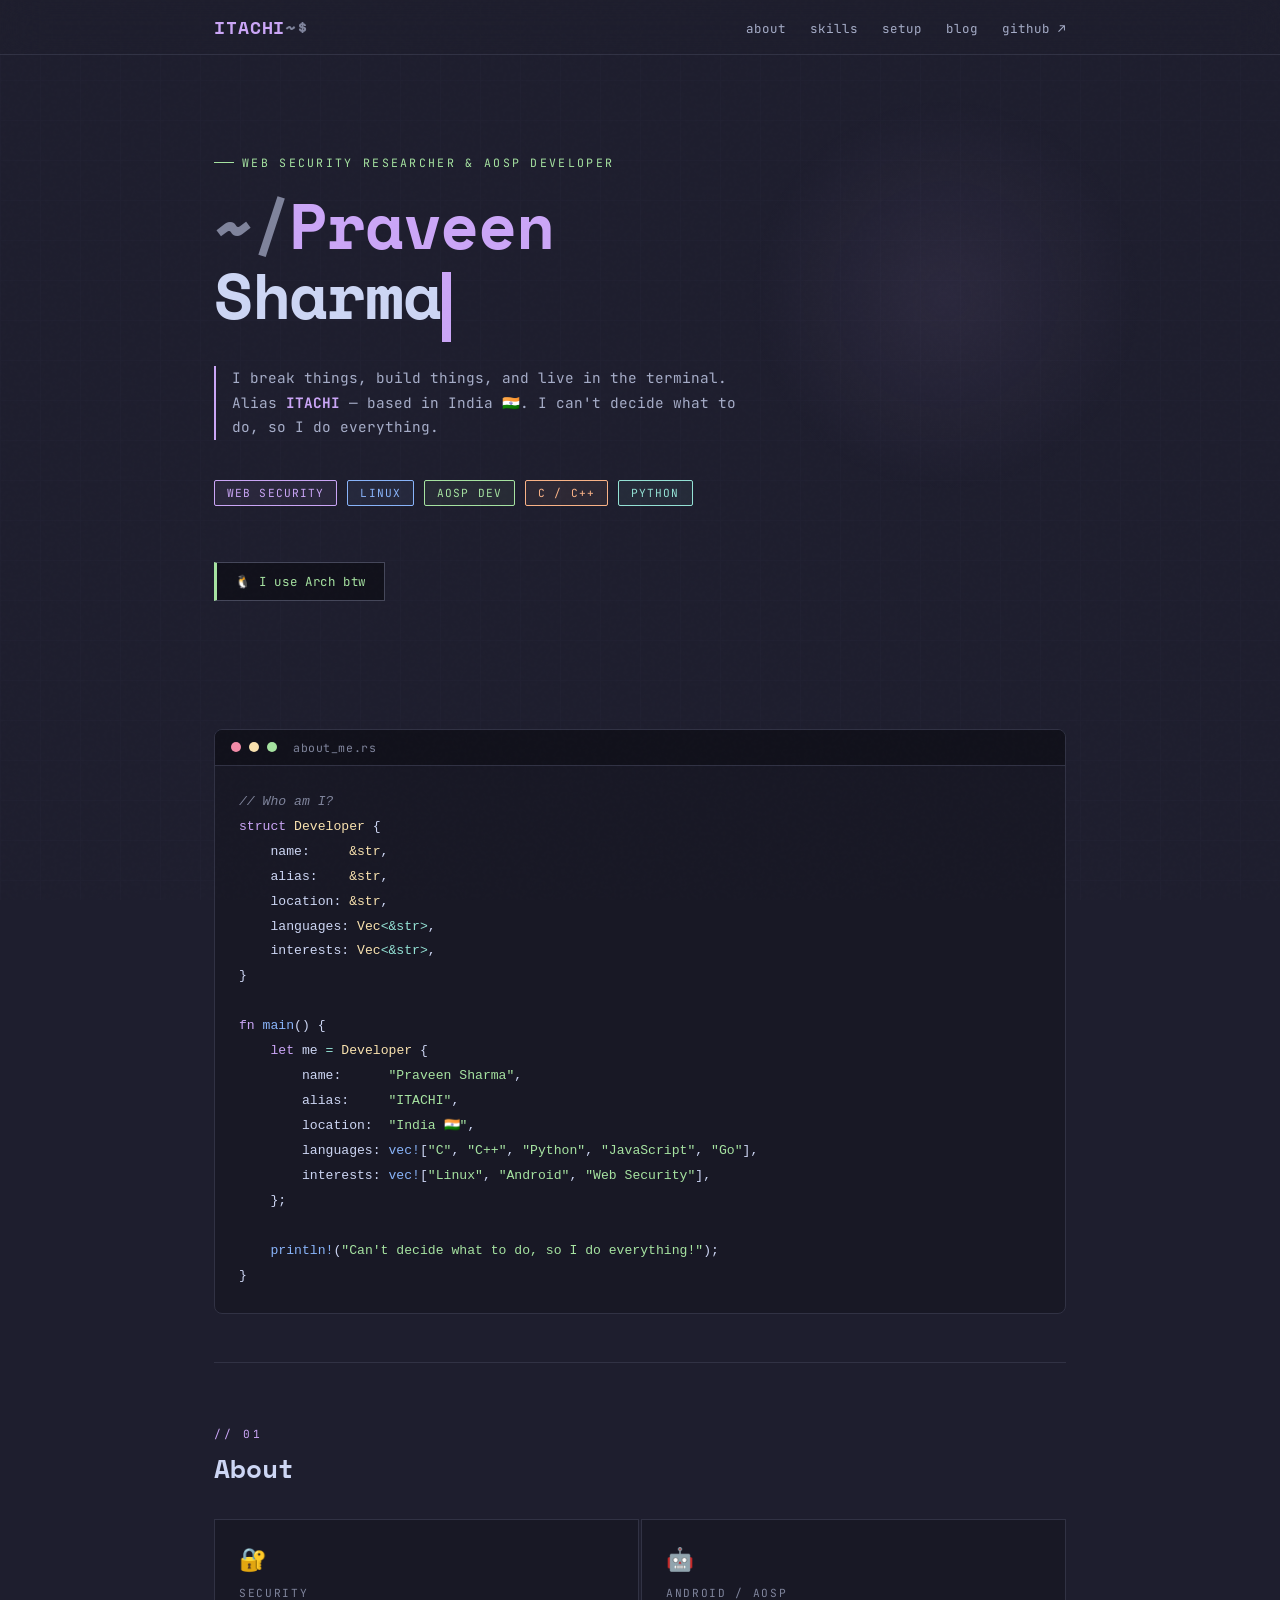
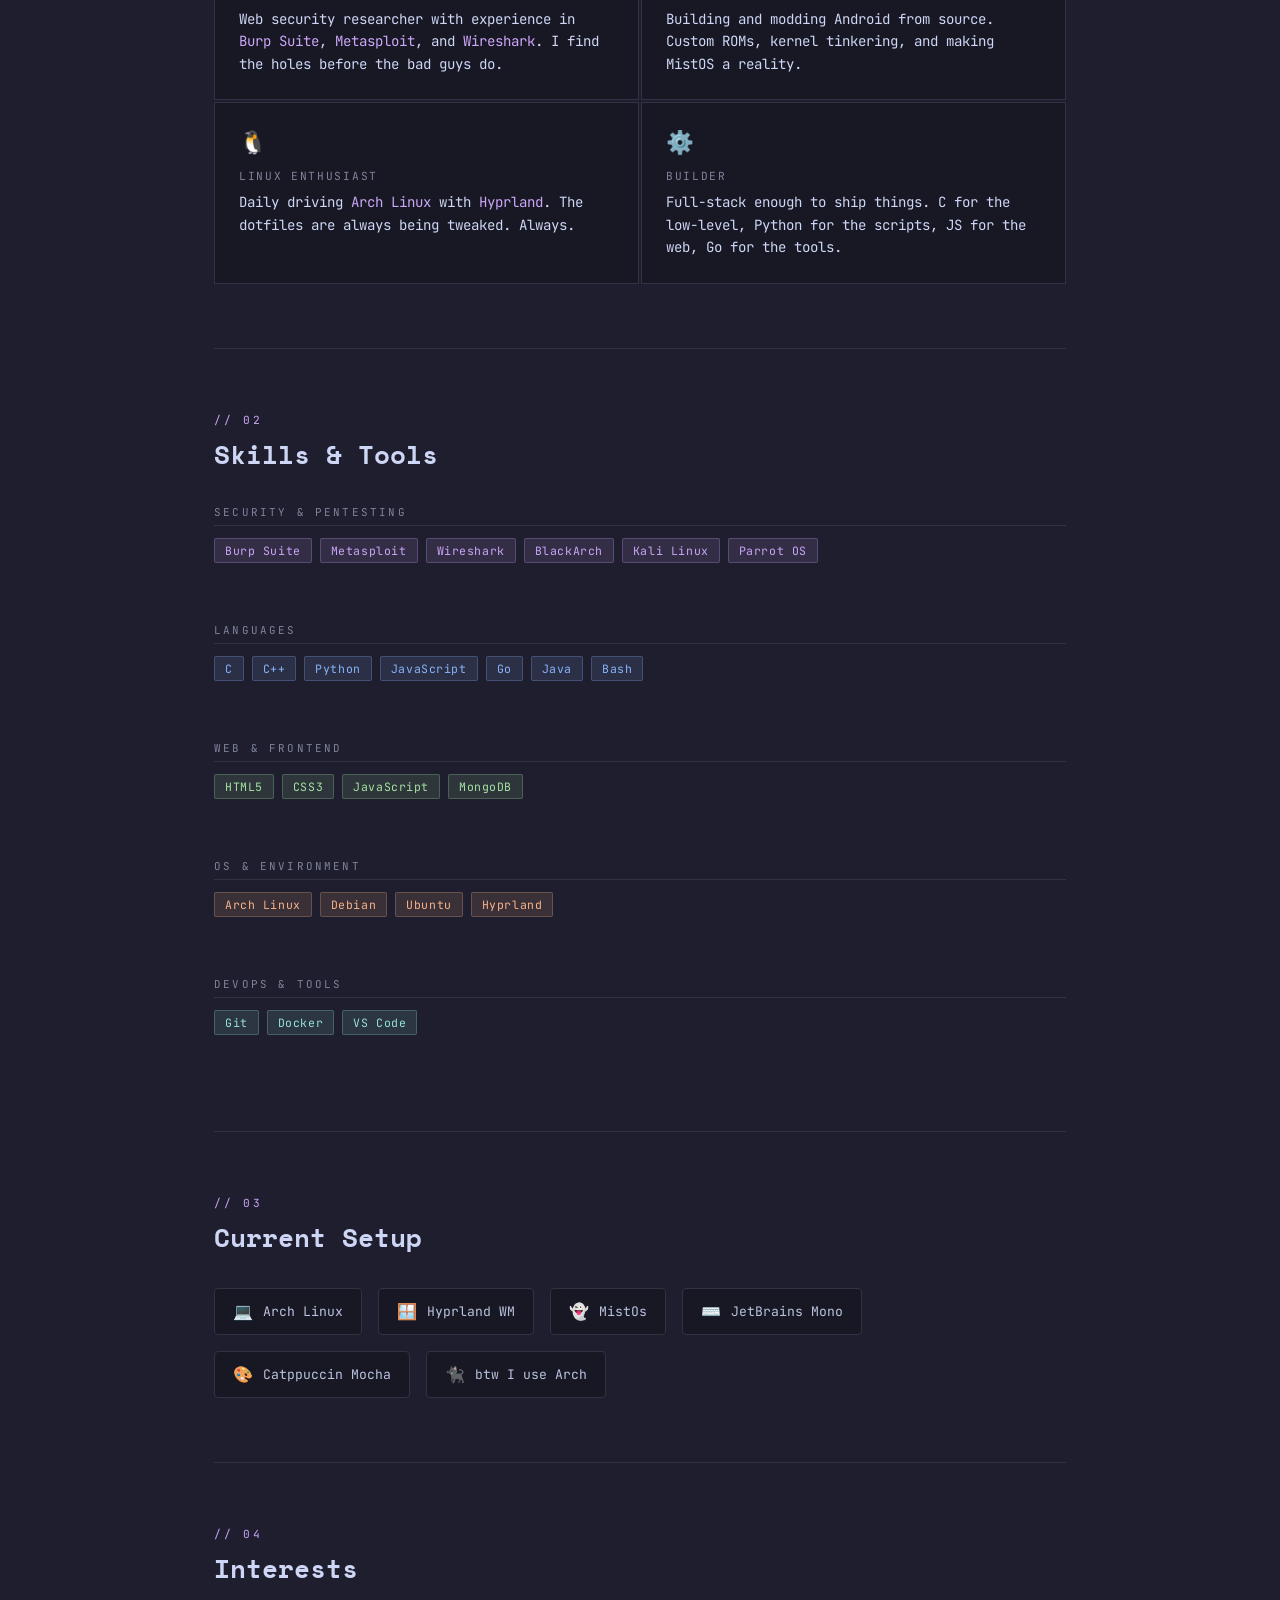
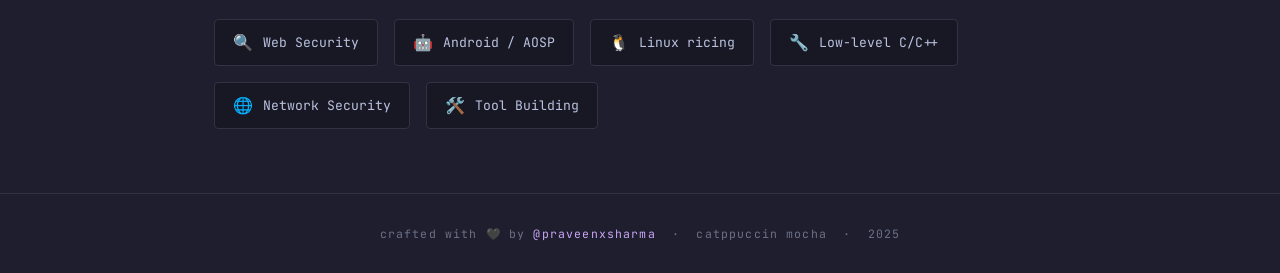
==== index.html @ f9f549ef "Revert "final , ig" This reverts commit 60875fcf371e8d4ef2be5f1a6555008d64ca12fd." ====
<!DOCTYPE html>
<html lang="en">
<head>
  <meta charset="UTF-8" />
  <meta name="viewport" content="width=device-width, initial-scale=1.0" />
  <title>ITACHI — Praveen Sharma</title>
  <link href="https://fonts.googleapis.com/css2?family=JetBrains+Mono:ital,wght@0,300;0,400;0,500;0,700;1,400&family=Space+Mono:ital,wght@0,400;0,700;1,400&display=swap" rel="stylesheet" />
  <style>
    /* === Catppuccin Mocha Palette === */
    :root {
      --base:    #1e1e2e;
      --mantle:  #181825;
      --crust:   #11111b;
      --surface0:#313244;
      --surface1:#45475a;
      --surface2:#585b70;
      --overlay0: #6c7086;
      --overlay1: #7f849c;
      --overlay2: #9399b2;
      --subtext0: #a6adc8;
      --subtext1: #bac2de;
      --text:    #cdd6f4;
      --lavender:#b4befe;
      --blue:    #89b4fa;
      --sapphire:#74c7ec;
      --sky:     #89dceb;
      --teal:    #94e2d5;
      --green:   #a6e3a1;
      --yellow:  #f9e2af;
      --peach:   #fab387;
      --maroon:  #eba0ac;
      --red:     #f38ba8;
      --mauve:   #cba6f7;
      --pink:    #f5c2e7;
      --flamingo:#f2cdcd;
      --rosewater:#f5e0dc;
    }

    *, *::before, *::after { box-sizing: border-box; margin: 0; padding: 0; }

    html { scroll-behavior: smooth; }

    body {
      background: var(--base);
      color: var(--text);
      font-family: 'JetBrains Mono', monospace;
      min-height: 100vh;
      overflow-x: hidden;
    }

    /* === Noise texture overlay === */
    body::before {
      content: '';
      position: fixed;
      inset: 0;
      background-image: url("data:image/svg+xml,%3Csvg viewBox='0 0 256 256' xmlns='http://www.w3.org/2000/svg'%3E%3Cfilter id='n'%3E%3CfeTurbulence type='fractalNoise' baseFrequency='0.9' numOctaves='4' stitchTiles='stitch'/%3E%3C/filter%3E%3Crect width='100%25' height='100%25' filter='url(%23n)' opacity='0.04'/%3E%3C/svg%3E");
      pointer-events: none;
      z-index: 999;
      opacity: 0.35;
    }

    /* === Grid lines bg === */
    body::after {
      content: '';
      position: fixed;
      inset: 0;
      background-image:
        linear-gradient(var(--surface0) 1px, transparent 1px),
        linear-gradient(90deg, var(--surface0) 1px, transparent 1px);
      background-size: 40px 40px;
      opacity: 0.15;
      pointer-events: none;
      z-index: 0;
    }

    /* === Scrollbar === */
    ::-webkit-scrollbar { width: 6px; }
    ::-webkit-scrollbar-track { background: var(--mantle); }
    ::-webkit-scrollbar-thumb { background: var(--mauve); border-radius: 3px; }

    /* === Layout === */
    .wrapper {
      position: relative;
      z-index: 1;
      max-width: 900px;
      margin: 0 auto;
      padding: 0 24px;
    }

    /* === NAV === */
    nav {
      position: sticky;
      top: 0;
      z-index: 100;
      backdrop-filter: blur(20px);
      background: rgba(30, 30, 46, 0.8);
      border-bottom: 1px solid var(--surface0);
    }

    nav .wrapper {
      display: flex;
      align-items: center;
      justify-content: space-between;
      padding-top: 14px;
      padding-bottom: 14px;
    }

    .nav-logo {
      font-family: 'Space Mono', monospace;
      font-weight: 700;
      font-size: 1.1rem;
      color: var(--mauve);
      text-decoration: none;
      letter-spacing: 0.05em;
    }

    .nav-logo span { color: var(--overlay1); }

    .nav-links {
      display: flex;
      gap: 24px;
      list-style: none;
    }

    .nav-links a {
      color: var(--subtext0);
      text-decoration: none;
      font-size: 0.78rem;
      letter-spacing: 0.08em;
      transition: color 0.2s;
    }

    .nav-links a:hover { color: var(--mauve); }

    /* === HERO === */
    .hero {
      padding: 100px 0 80px;
      position: relative;
    }

    .hero-tag {
      font-size: 0.72rem;
      letter-spacing: 0.2em;
      color: var(--green);
      text-transform: uppercase;
      margin-bottom: 20px;
      display: flex;
      align-items: center;
      gap: 8px;
    }

    .hero-tag::before {
      content: '';
      display: inline-block;
      width: 20px;
      height: 1px;
      background: var(--green);
    }

    .hero h1 {
      font-family: 'Space Mono', monospace;
      font-size: clamp(2.2rem, 6vw, 4rem);
      line-height: 1.1;
      letter-spacing: -0.02em;
      color: var(--text);
      margin-bottom: 12px;
    }

    .hero h1 .accent { color: var(--mauve); }
    .hero h1 .dim { color: var(--overlay1); }

    .hero-sub {
      font-size: 0.9rem;
      color: var(--subtext0);
      margin: 24px 0 40px;
      max-width: 540px;
      line-height: 1.7;
      border-left: 2px solid var(--mauve);
      padding-left: 16px;
    }

    .hero-badges {
      display: flex;
      flex-wrap: wrap;
      gap: 10px;
      margin-bottom: 40px;
    }

    .badge {
      font-size: 0.7rem;
      letter-spacing: 0.1em;
      padding: 5px 12px;
      border-radius: 2px;
      border: 1px solid;
      text-transform: uppercase;
    }

    .badge-mauve  { border-color: var(--mauve);   color: var(--mauve);   background: rgba(203,166,247,.07); }
    .badge-blue   { border-color: var(--blue);    color: var(--blue);    background: rgba(137,180,250,.07); }
    .badge-green  { border-color: var(--green);   color: var(--green);   background: rgba(166,227,161,.07); }
    .badge-peach  { border-color: var(--peach);   color: var(--peach);   background: rgba(250,179,135,.07); }
    .badge-teal   { border-color: var(--teal);    color: var(--teal);    background: rgba(148,226,213,.07); }

    /* === CODE BLOCK === */
    .code-block {
      background: var(--mantle);
      border: 1px solid var(--surface0);
      border-radius: 8px;
      overflow: hidden;
      margin: 48px 0;
    }

    .code-header {
      background: var(--crust);
      padding: 10px 16px;
      display: flex;
      align-items: center;
      gap: 8px;
      border-bottom: 1px solid var(--surface0);
    }

    .dot { width: 10px; height: 10px; border-radius: 50%; }
    .dot-red    { background: var(--red); }
    .dot-yellow { background: var(--yellow); }
    .dot-green  { background: var(--green); }

    .code-filename {
      margin-left: 8px;
      font-size: 0.72rem;
      color: var(--overlay1);
      letter-spacing: 0.05em;
    }

    .code-body {
      padding: 24px;
      font-size: 0.82rem;
      line-height: 1.9;
      overflow-x: auto;
    }

    .kw  { color: var(--mauve); }
    .fn  { color: var(--blue); }
    .st  { color: var(--green); }
    .cm  { color: var(--overlay1); font-style: italic; }
    .ty  { color: var(--yellow); }
    .op  { color: var(--teal); }
    .var { color: var(--text); }
    .num { color: var(--peach); }

    /* === SECTION HEADERS === */
    .section { padding: 64px 0; border-top: 1px solid var(--surface0); }

    .section-label {
      font-size: 0.7rem;
      letter-spacing: 0.25em;
      text-transform: uppercase;
      color: var(--mauve);
      margin-bottom: 8px;
    }

    .section-title {
      font-family: 'Space Mono', monospace;
      font-size: 1.6rem;
      color: var(--text);
      margin-bottom: 32px;
    }

    /* === SKILLS GRID === */
    .skills-grid {
      display: grid;
      grid-template-columns: repeat(auto-fill, minmax(200px, 1fr));
      gap: 2px;
    }

    .skill-category { margin-bottom: 32px; }

    .skill-cat-title {
      font-size: 0.68rem;
      letter-spacing: 0.2em;
      text-transform: uppercase;
      color: var(--overlay1);
      margin-bottom: 12px;
      padding-bottom: 6px;
      border-bottom: 1px solid var(--surface0);
    }

    .skill-tags {
      display: flex;
      flex-wrap: wrap;
      gap: 8px;
    }

    .skill-tag {
      font-size: 0.72rem;
      padding: 4px 10px;
      border-radius: 2px;
      letter-spacing: 0.05em;
      transition: all 0.2s;
      cursor: default;
    }

    .skill-tag:hover {
      transform: translateY(-2px);
    }

    .c1 { background: rgba(203,166,247,.12); color: var(--mauve); border: 1px solid rgba(203,166,247,.25); }
    .c2 { background: rgba(137,180,250,.12); color: var(--blue);  border: 1px solid rgba(137,180,250,.25); }
    .c3 { background: rgba(166,227,161,.12); color: var(--green); border: 1px solid rgba(166,227,161,.25); }
    .c4 { background: rgba(250,179,135,.12); color: var(--peach); border: 1px solid rgba(250,179,135,.25); }
    .c5 { background: rgba(148,226,213,.12); color: var(--teal);  border: 1px solid rgba(148,226,213,.25); }
    .c6 { background: rgba(243,139,168,.12); color: var(--red);   border: 1px solid rgba(243,139,168,.25); }
    .c7 { background: rgba(249,226,175,.12); color: var(--yellow);border: 1px solid rgba(249,226,175,.25); }

    /* === ABOUT GRID === */
    .about-grid {
      display: grid;
      grid-template-columns: 1fr 1fr;
      gap: 2px;
    }

    .about-card {
      background: var(--mantle);
      border: 1px solid var(--surface0);
      padding: 24px;
      transition: border-color 0.2s;
    }

    .about-card:hover { border-color: var(--mauve); }

    .about-card-icon {
      font-size: 1.4rem;
      margin-bottom: 12px;
    }

    .about-card-title {
      font-size: 0.7rem;
      letter-spacing: 0.15em;
      text-transform: uppercase;
      color: var(--overlay1);
      margin-bottom: 8px;
    }

    .about-card-val {
      font-size: 0.88rem;
      color: var(--text);
      line-height: 1.6;
    }

    .about-card-val .hi { color: var(--mauve); }

    /* === TERMINAL BLINK === */
    @keyframes blink {
      0%, 100% { opacity: 1; }
      50% { opacity: 0; }
    }

    .cursor {
      display: inline-block;
      width: 9px;
      height: 1.1em;
      background: var(--mauve);
      vertical-align: text-bottom;
      animation: blink 1s step-end infinite;
      margin-left: 2px;
    }

    /* === INTERESTS === */
    .interests-row {
      display: flex;
      flex-wrap: wrap;
      gap: 16px;
      margin-top: 16px;
    }

    .interest-item {
      display: flex;
      align-items: center;
      gap: 10px;
      background: var(--mantle);
      border: 1px solid var(--surface0);
      padding: 12px 18px;
      border-radius: 4px;
      font-size: 0.82rem;
      color: var(--subtext1);
      transition: all 0.2s;
    }

    .interest-item:hover {
      border-color: var(--sapphire);
      color: var(--sapphire);
      transform: translateY(-2px);
    }

    .interest-item span { font-size: 1rem; }

    /* === FOOTER === */
    footer {
      border-top: 1px solid var(--surface0);
      padding: 32px 0;
      text-align: center;
      font-size: 0.72rem;
      color: var(--overlay0);
      letter-spacing: 0.1em;
    }

    footer a { color: var(--mauve); text-decoration: none; }
    footer a:hover { text-decoration: underline; }

    /* === FLOATING ACCENT === */
    .hero-glow {
      position: absolute;
      top: 40px;
      right: -80px;
      width: 400px;
      height: 400px;
      background: radial-gradient(circle, rgba(203,166,247,0.08) 0%, transparent 70%);
      pointer-events: none;
    }

    /* === ANIMATIONS === */
    @keyframes fadeUp {
      from { opacity: 0; transform: translateY(24px); }
      to   { opacity: 1; transform: translateY(0); }
    }

    .hero > * {
      animation: fadeUp 0.6s ease both;
    }

    .hero-tag         { animation-delay: 0.05s; }
    .hero h1          { animation-delay: 0.12s; }
    .hero-sub         { animation-delay: 0.2s; }
    .hero-badges      { animation-delay: 0.28s; }
    .code-block       { animation-delay: 0.36s; }

    /* === RESPONSIVE === */
    @media (max-width: 600px) {
      .about-grid { grid-template-columns: 1fr; }
      .hero h1 { font-size: 2rem; }
    }

    /* === INLINE LINK === */
    .link {
      color: var(--sapphire);
      text-decoration: none;
      border-bottom: 1px dashed var(--sapphire);
      transition: color 0.2s;
    }
    .link:hover { color: var(--sky); border-color: var(--sky); }

    /* Skill categories layout */
    .skills-cats {
      display: flex;
      flex-direction: column;
      gap: 28px;
    }

    /* Motto box */
    .motto-box {
      display: inline-flex;
      align-items: center;
      gap: 10px;
      background: var(--crust);
      border: 1px solid var(--surface1);
      border-left: 3px solid var(--green);
      padding: 10px 18px;
      font-size: 0.78rem;
      color: var(--green);
      letter-spacing: 0.05em;
      margin-top: 16px;
    }
  </style>
</head>
<body>

<!-- NAV -->
<nav>
  <div class="wrapper">
    <a class="nav-logo" href="#">ITACHI<span>~$</span></a>
    <ul class="nav-links">
      <li><a href="#about">about</a></li>
      <li><a href="#skills">skills</a></li>
      <li><a href="#setup">setup</a></li>
      <li><a href="blog.html">blog</a></li>
      <li><a href="https://github.com/praveenxsharma" target="_blank">github ↗</a></li>
    </ul>
  </div>
</nav>

<!-- HERO -->
<div class="wrapper">
  <section class="hero">
    <div class="hero-glow"></div>

    <p class="hero-tag">web security researcher & aosp developer</p>

    <h1>
      <span class="dim">~/</span><span class="accent">Praveen</span><br>
      Sharma<span class="cursor"></span>
    </h1>

    <p class="hero-sub">
      I break things, build things, and live in the terminal.
      Alias <strong style="color:var(--mauve)">ITACHI</strong> — based in India 🇮🇳.
      I can't decide what to do, so I do everything.
    </p>

    <div class="hero-badges">
      <span class="badge badge-mauve">Web Security</span>
      <span class="badge badge-blue">Linux</span>
      <span class="badge badge-green">AOSP Dev</span>
      <span class="badge badge-peach">C / C++</span>
      <span class="badge badge-teal">Python</span>
    </div>

    <div class="motto-box">
      🐧 I use Arch btw
    </div>
  </section>

  <!-- CODE BLOCK -->
  <div class="code-block">
    <div class="code-header">
      <div class="dot dot-red"></div>
      <div class="dot dot-yellow"></div>
      <div class="dot dot-green"></div>
      <span class="code-filename">about_me.rs</span>
    </div>
    <pre class="code-body"><code><span class="cm">// Who am I?</span>
<span class="kw">struct</span> <span class="ty">Developer</span> {
    name:     <span class="ty">&str</span>,
    alias:    <span class="ty">&str</span>,
    location: <span class="ty">&str</span>,
    languages: <span class="ty">Vec</span><span class="op">&lt;&str&gt;</span>,
    interests: <span class="ty">Vec</span><span class="op">&lt;&str&gt;</span>,
}

<span class="kw">fn</span> <span class="fn">main</span>() {
    <span class="kw">let</span> <span class="var">me</span> <span class="op">=</span> <span class="ty">Developer</span> {
        name:      <span class="st">"Praveen Sharma"</span>,
        alias:     <span class="st">"ITACHI"</span>,
        location:  <span class="st">"India 🇮🇳"</span>,
        languages: <span class="fn">vec!</span>[<span class="st">"C"</span>, <span class="st">"C++"</span>, <span class="st">"Python"</span>, <span class="st">"JavaScript"</span>, <span class="st">"Go"</span>],
        interests: <span class="fn">vec!</span>[<span class="st">"Linux"</span>, <span class="st">"Android"</span>, <span class="st">"Web Security"</span>],
    };

    <span class="fn">println!</span>(<span class="st">"Can't decide what to do, so I do everything!"</span>);
}</code></pre>
  </div>

  <!-- ABOUT -->
  <section class="section" id="about">
    <p class="section-label">// 01</p>
    <h2 class="section-title">About</h2>

    <div class="about-grid">
      <div class="about-card">
        <div class="about-card-icon">🔐</div>
        <div class="about-card-title">Security</div>
        <div class="about-card-val">Web security researcher with experience in <span class="hi">Burp Suite</span>, <span class="hi">Metasploit</span>, and <span class="hi">Wireshark</span>. I find the holes before the bad guys do.</div>
      </div>
      <div class="about-card">
        <div class="about-card-icon">🤖</div>
        <div class="about-card-title">Android / AOSP</div>
        <div class="about-card-val">Building and modding Android from source. Custom ROMs, kernel tinkering, and making MistOS a reality.</div>
      </div>
      <div class="about-card">
        <div class="about-card-icon">🐧</div>
        <div class="about-card-title">Linux Enthusiast</div>
        <div class="about-card-val">Daily driving <span class="hi">Arch Linux</span> with <span class="hi">Hyprland</span>. The dotfiles are always being tweaked. Always.</div>
      </div>
      <div class="about-card">
        <div class="about-card-icon">⚙️</div>
        <div class="about-card-title">Builder</div>
        <div class="about-card-val">Full-stack enough to ship things. C for the low-level, Python for the scripts, JS for the web, Go for the tools.</div>
      </div>
    </div>
  </section>

  <!-- SKILLS -->
  <section class="section" id="skills">
    <p class="section-label">// 02</p>
    <h2 class="section-title">Skills & Tools</h2>

    <div class="skills-cats">

      <div class="skill-category">
        <div class="skill-cat-title">Security & Pentesting</div>
        <div class="skill-tags">
          <span class="skill-tag c1">Burp Suite</span>
          <span class="skill-tag c1">Metasploit</span>
          <span class="skill-tag c1">Wireshark</span>
          <span class="skill-tag c1">BlackArch</span>
          <span class="skill-tag c1">Kali Linux</span>
          <span class="skill-tag c1">Parrot OS</span>
        </div>
      </div>

      <div class="skill-category">
        <div class="skill-cat-title">Languages</div>
        <div class="skill-tags">
          <span class="skill-tag c2">C</span>
          <span class="skill-tag c2">C++</span>
          <span class="skill-tag c2">Python</span>
          <span class="skill-tag c2">JavaScript</span>
          <span class="skill-tag c2">Go</span>
          <span class="skill-tag c2">Java</span>
          <span class="skill-tag c2">Bash</span>
        </div>
      </div>

      <div class="skill-category">
        <div class="skill-cat-title">Web & Frontend</div>
        <div class="skill-tags">
          <span class="skill-tag c3">HTML5</span>
          <span class="skill-tag c3">CSS3</span>
          <span class="skill-tag c3">JavaScript</span>
          <span class="skill-tag c3">MongoDB</span>
        </div>
      </div>

      <div class="skill-category">
        <div class="skill-cat-title">OS & Environment</div>
        <div class="skill-tags">
          <span class="skill-tag c4">Arch Linux</span>
          <span class="skill-tag c4">Debian</span>
          <span class="skill-tag c4">Ubuntu</span>
          <span class="skill-tag c4">Hyprland</span>
        </div>
      </div>

      <div class="skill-category">
        <div class="skill-cat-title">DevOps & Tools</div>
        <div class="skill-tags">
          <span class="skill-tag c5">Git</span>
          <span class="skill-tag c5">Docker</span>
          <span class="skill-tag c5">VS Code</span>
        </div>
      </div>
    </div>
  </section>

  <!-- SETUP -->
  <section class="section" id="setup">
    <p class="section-label">// 03</p>
    <h2 class="section-title">Current Setup</h2>

    <div class="interests-row">
      <div class="interest-item"><span>💻</span> Arch Linux</div>
      <div class="interest-item"><span>🪟</span> Hyprland WM</div>
      <div class="interest-item"><span>👻</span> MistOs</div>
      <div class="interest-item"><span>⌨️</span> JetBrains Mono</div>
      <div class="interest-item"><span>🎨</span> Catppuccin Mocha</div>
      <div class="interest-item"><span>🐈‍⬛</span> btw I use Arch</div>
    </div>
  </section>

  <!-- INTERESTS -->
  <section class="section">
    <p class="section-label">// 04</p>
    <h2 class="section-title">Interests</h2>

    <div class="interests-row">
      <div class="interest-item"><span>🔍</span> Web Security</div>
      <div class="interest-item"><span>🤖</span> Android / AOSP</div>
      <div class="interest-item"><span>🐧</span> Linux ricing</div>
      <div class="interest-item"><span>🔧</span> Low-level C/C++</div>
      <div class="interest-item"><span>🌐</span> Network Security</div>
      <div class="interest-item"><span>🛠️</span> Tool Building</div>
    </div>
  </section>

</div>

<!-- FOOTER -->
<footer>
  <div class="wrapper">
    <p>crafted with 🖤 by <a href="https://github.com/praveenxsharma" target="_blank">@praveenxsharma</a> &nbsp;·&nbsp; catppuccin mocha &nbsp;·&nbsp; 2025</p>
  </div>
</footer>

</body>
</html>
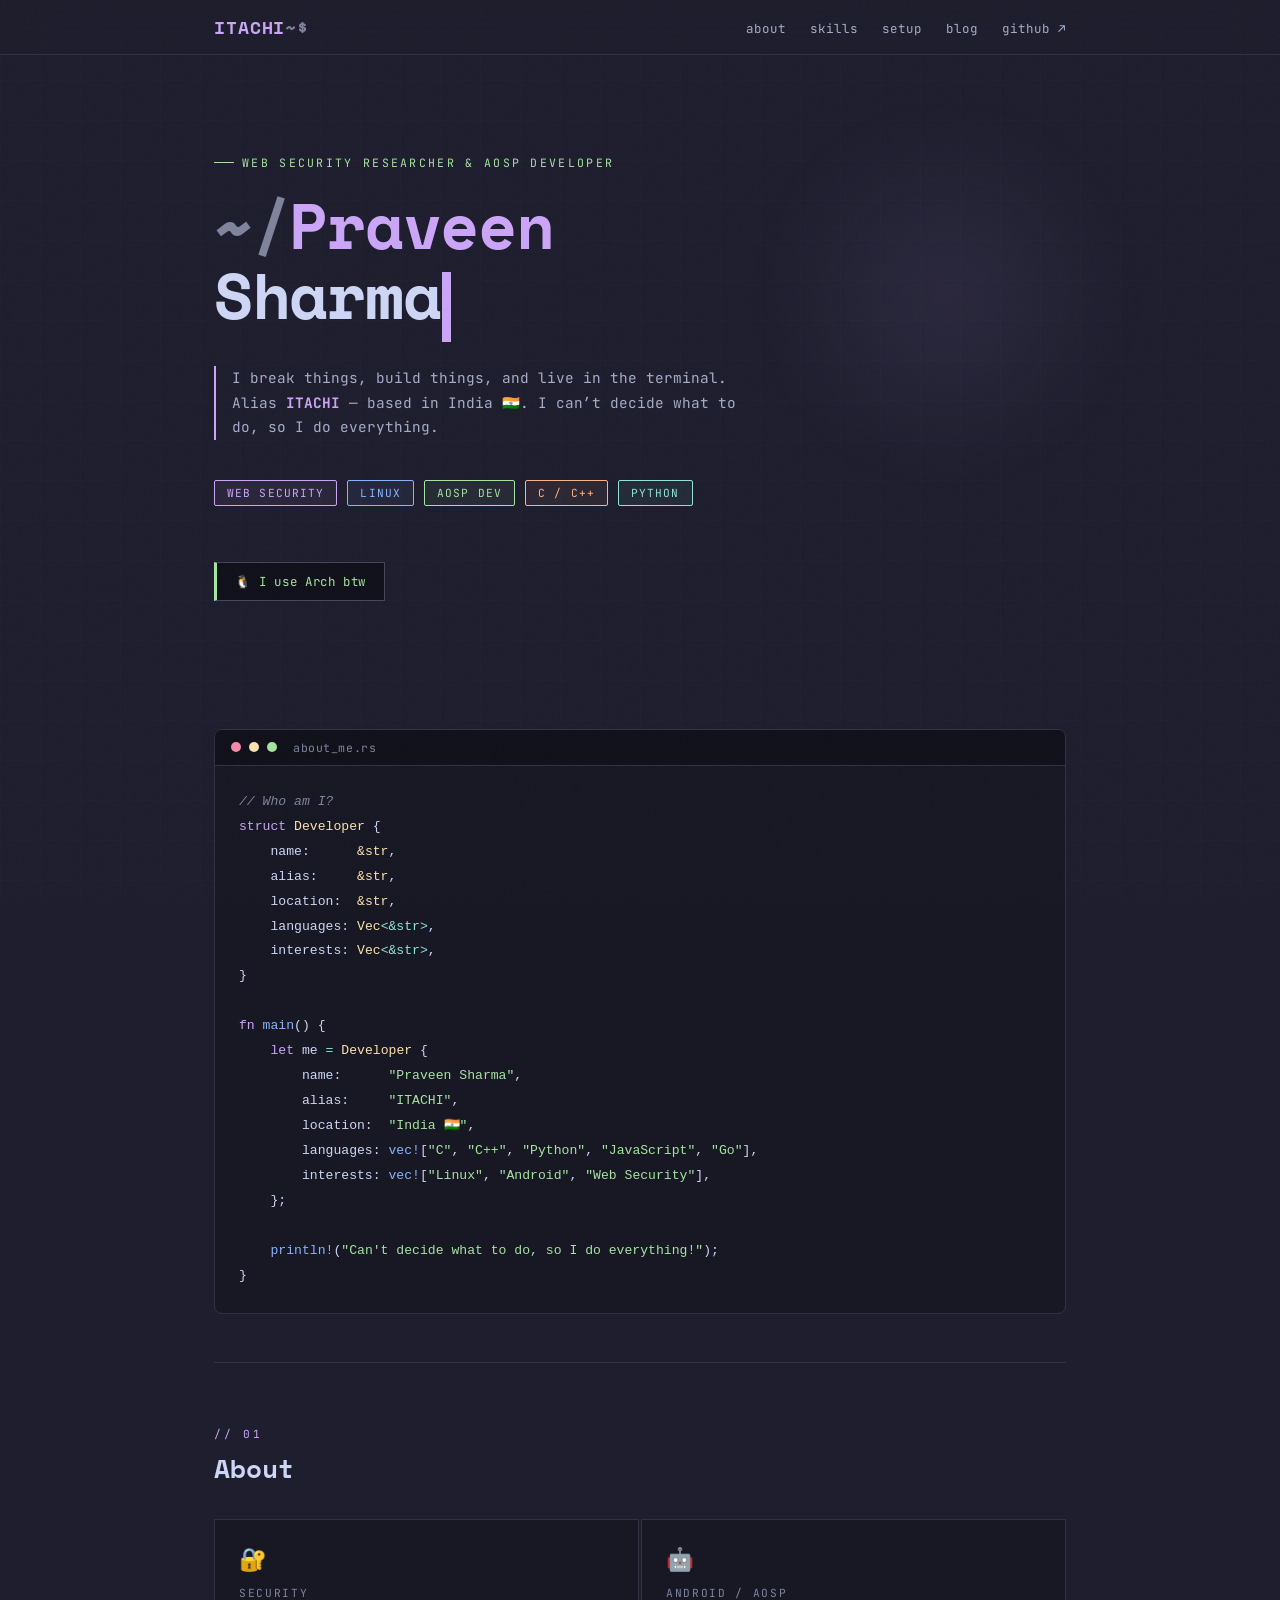
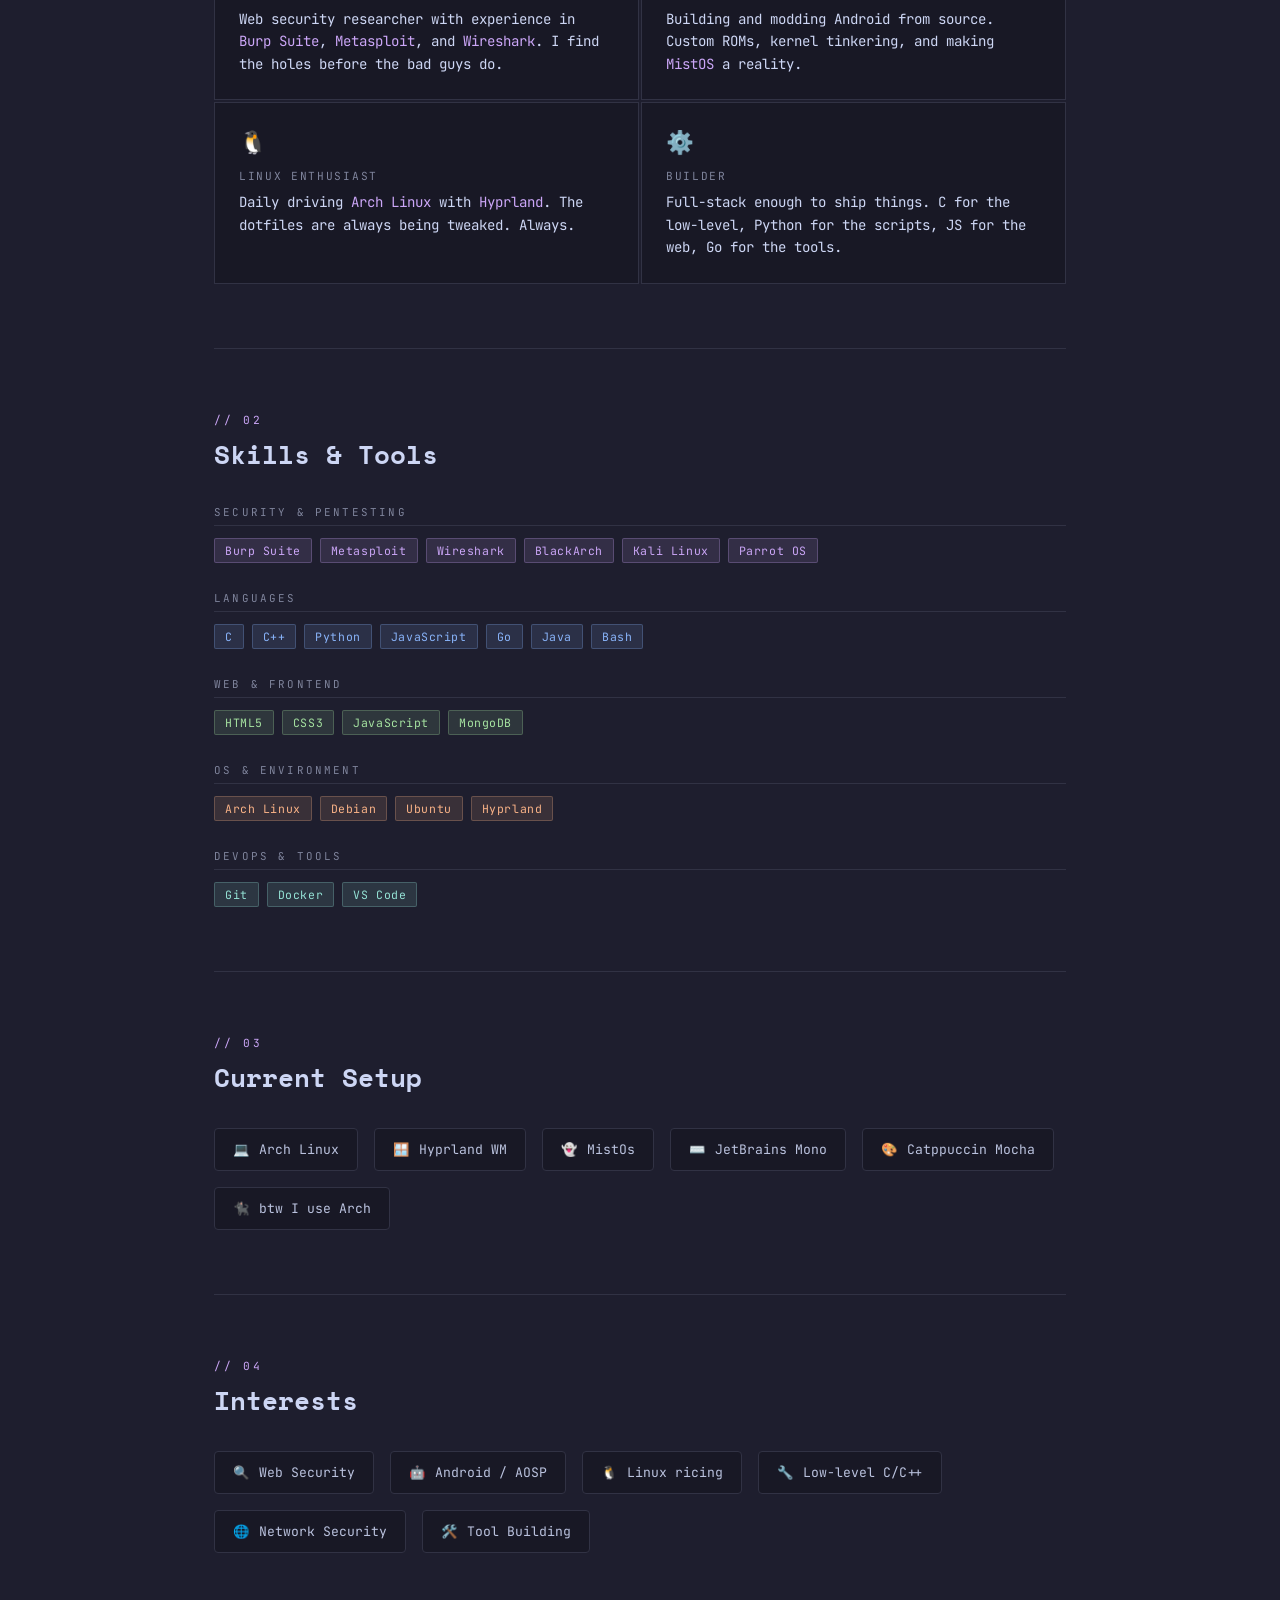
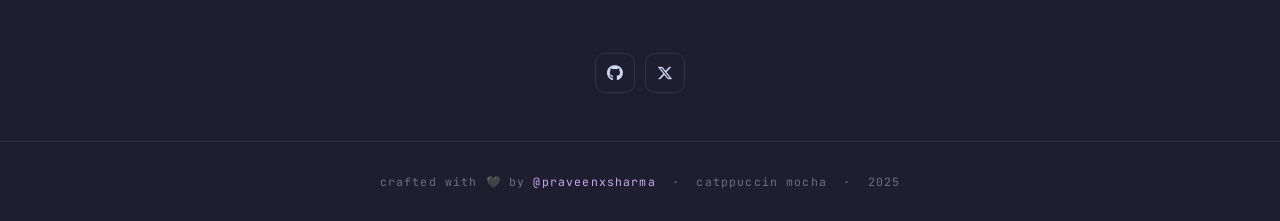
==== commit 16c9fab4: "vibecoding is hard too" ====
--- a/index.html
+++ b/index.html
@@ -3,139 +3,25 @@
 <head>
   <meta charset="UTF-8" />
   <meta name="viewport" content="width=device-width, initial-scale=1.0" />
-  <title>ITACHI — Praveen Sharma</title>
-  <link href="https://fonts.googleapis.com/css2?family=JetBrains+Mono:ital,wght@0,300;0,400;0,500;0,700;1,400&family=Space+Mono:ital,wght@0,400;0,700;1,400&display=swap" rel="stylesheet" />
+  <title>ITACHI &mdash; Praveen Sharma</title>
+  <meta name="description" content="Web security researcher, Linux enthusiast, AOSP developer. I use Arch btw." />
+  <meta name="theme-color" content="#1e1e2e" />
+  <link rel="stylesheet" href="assets/css/style.css" />
+  <link rel="stylesheet" href="https://cdnjs.cloudflare.com/ajax/libs/font-awesome/6.5.1/css/all.min.css" />
   <style>
-    /* === Catppuccin Mocha Palette === */
-    :root {
-      --base:    #1e1e2e;
-      --mantle:  #181825;
-      --crust:   #11111b;
-      --surface0:#313244;
-      --surface1:#45475a;
-      --surface2:#585b70;
-      --overlay0: #6c7086;
-      --overlay1: #7f849c;
-      --overlay2: #9399b2;
-      --subtext0: #a6adc8;
-      --subtext1: #bac2de;
-      --text:    #cdd6f4;
-      --lavender:#b4befe;
-      --blue:    #89b4fa;
-      --sapphire:#74c7ec;
-      --sky:     #89dceb;
-      --teal:    #94e2d5;
-      --green:   #a6e3a1;
-      --yellow:  #f9e2af;
-      --peach:   #fab387;
-      --maroon:  #eba0ac;
-      --red:     #f38ba8;
-      --mauve:   #cba6f7;
-      --pink:    #f5c2e7;
-      --flamingo:#f2cdcd;
-      --rosewater:#f5e0dc;
-    }
-
-    *, *::before, *::after { box-sizing: border-box; margin: 0; padding: 0; }
-
-    html { scroll-behavior: smooth; }
-
-    body {
-      background: var(--base);
-      color: var(--text);
-      font-family: 'JetBrains Mono', monospace;
-      min-height: 100vh;
-      overflow-x: hidden;
-    }
-
-    /* === Noise texture overlay === */
-    body::before {
-      content: '';
-      position: fixed;
-      inset: 0;
-      background-image: url("data:image/svg+xml,%3Csvg viewBox='0 0 256 256' xmlns='http://www.w3.org/2000/svg'%3E%3Cfilter id='n'%3E%3CfeTurbulence type='fractalNoise' baseFrequency='0.9' numOctaves='4' stitchTiles='stitch'/%3E%3C/filter%3E%3Crect width='100%25' height='100%25' filter='url(%23n)' opacity='0.04'/%3E%3C/svg%3E");
-      pointer-events: none;
-      z-index: 999;
-      opacity: 0.35;
-    }
-
-    /* === Grid lines bg === */
-    body::after {
-      content: '';
-      position: fixed;
-      inset: 0;
-      background-image:
-        linear-gradient(var(--surface0) 1px, transparent 1px),
-        linear-gradient(90deg, var(--surface0) 1px, transparent 1px);
-      background-size: 40px 40px;
-      opacity: 0.15;
-      pointer-events: none;
-      z-index: 0;
-    }
-
-    /* === Scrollbar === */
-    ::-webkit-scrollbar { width: 6px; }
-    ::-webkit-scrollbar-track { background: var(--mantle); }
-    ::-webkit-scrollbar-thumb { background: var(--mauve); border-radius: 3px; }
-
-    /* === Layout === */
-    .wrapper {
-      position: relative;
-      z-index: 1;
-      max-width: 900px;
-      margin: 0 auto;
-      padding: 0 24px;
-    }
-
-    /* === NAV === */
-    nav {
-      position: sticky;
-      top: 0;
-      z-index: 100;
-      backdrop-filter: blur(20px);
-      background: rgba(30, 30, 46, 0.8);
-      border-bottom: 1px solid var(--surface0);
-    }
-
-    nav .wrapper {
-      display: flex;
-      align-items: center;
-      justify-content: space-between;
-      padding-top: 14px;
-      padding-bottom: 14px;
-    }
-
-    .nav-logo {
-      font-family: 'Space Mono', monospace;
-      font-weight: 700;
-      font-size: 1.1rem;
-      color: var(--mauve);
-      text-decoration: none;
-      letter-spacing: 0.05em;
-    }
-
-    .nav-logo span { color: var(--overlay1); }
-
-    .nav-links {
-      display: flex;
-      gap: 24px;
-      list-style: none;
-    }
-
-    .nav-links a {
-      color: var(--subtext0);
-      text-decoration: none;
-      font-size: 0.78rem;
-      letter-spacing: 0.08em;
-      transition: color 0.2s;
-    }
-
-    .nav-links a:hover { color: var(--mauve); }
-
-    /* === HERO === */
+    /* ── HOME-ONLY styles ── */
+
     .hero {
       padding: 100px 0 80px;
       position: relative;
+    }
+
+    .hero-glow {
+      position: absolute;
+      top: 40px; right: -80px;
+      width: 400px; height: 400px;
+      background: radial-gradient(circle, rgba(203,166,247,0.08) 0%, transparent 70%);
+      pointer-events: none;
     }
 
     .hero-tag {
@@ -148,12 +34,10 @@
       align-items: center;
       gap: 8px;
     }
-
     .hero-tag::before {
       content: '';
       display: inline-block;
-      width: 20px;
-      height: 1px;
+      width: 20px; height: 1px;
       background: var(--green);
     }
 
@@ -165,9 +49,8 @@
       color: var(--text);
       margin-bottom: 12px;
     }
-
     .hero h1 .accent { color: var(--mauve); }
-    .hero h1 .dim { color: var(--overlay1); }
+    .hero h1 .dim    { color: var(--overlay1); }
 
     .hero-sub {
       font-size: 0.9rem;
@@ -186,276 +69,6 @@
       margin-bottom: 40px;
     }
 
-    .badge {
-      font-size: 0.7rem;
-      letter-spacing: 0.1em;
-      padding: 5px 12px;
-      border-radius: 2px;
-      border: 1px solid;
-      text-transform: uppercase;
-    }
-
-    .badge-mauve  { border-color: var(--mauve);   color: var(--mauve);   background: rgba(203,166,247,.07); }
-    .badge-blue   { border-color: var(--blue);    color: var(--blue);    background: rgba(137,180,250,.07); }
-    .badge-green  { border-color: var(--green);   color: var(--green);   background: rgba(166,227,161,.07); }
-    .badge-peach  { border-color: var(--peach);   color: var(--peach);   background: rgba(250,179,135,.07); }
-    .badge-teal   { border-color: var(--teal);    color: var(--teal);    background: rgba(148,226,213,.07); }
-
-    /* === CODE BLOCK === */
-    .code-block {
-      background: var(--mantle);
-      border: 1px solid var(--surface0);
-      border-radius: 8px;
-      overflow: hidden;
-      margin: 48px 0;
-    }
-
-    .code-header {
-      background: var(--crust);
-      padding: 10px 16px;
-      display: flex;
-      align-items: center;
-      gap: 8px;
-      border-bottom: 1px solid var(--surface0);
-    }
-
-    .dot { width: 10px; height: 10px; border-radius: 50%; }
-    .dot-red    { background: var(--red); }
-    .dot-yellow { background: var(--yellow); }
-    .dot-green  { background: var(--green); }
-
-    .code-filename {
-      margin-left: 8px;
-      font-size: 0.72rem;
-      color: var(--overlay1);
-      letter-spacing: 0.05em;
-    }
-
-    .code-body {
-      padding: 24px;
-      font-size: 0.82rem;
-      line-height: 1.9;
-      overflow-x: auto;
-    }
-
-    .kw  { color: var(--mauve); }
-    .fn  { color: var(--blue); }
-    .st  { color: var(--green); }
-    .cm  { color: var(--overlay1); font-style: italic; }
-    .ty  { color: var(--yellow); }
-    .op  { color: var(--teal); }
-    .var { color: var(--text); }
-    .num { color: var(--peach); }
-
-    /* === SECTION HEADERS === */
-    .section { padding: 64px 0; border-top: 1px solid var(--surface0); }
-
-    .section-label {
-      font-size: 0.7rem;
-      letter-spacing: 0.25em;
-      text-transform: uppercase;
-      color: var(--mauve);
-      margin-bottom: 8px;
-    }
-
-    .section-title {
-      font-family: 'Space Mono', monospace;
-      font-size: 1.6rem;
-      color: var(--text);
-      margin-bottom: 32px;
-    }
-
-    /* === SKILLS GRID === */
-    .skills-grid {
-      display: grid;
-      grid-template-columns: repeat(auto-fill, minmax(200px, 1fr));
-      gap: 2px;
-    }
-
-    .skill-category { margin-bottom: 32px; }
-
-    .skill-cat-title {
-      font-size: 0.68rem;
-      letter-spacing: 0.2em;
-      text-transform: uppercase;
-      color: var(--overlay1);
-      margin-bottom: 12px;
-      padding-bottom: 6px;
-      border-bottom: 1px solid var(--surface0);
-    }
-
-    .skill-tags {
-      display: flex;
-      flex-wrap: wrap;
-      gap: 8px;
-    }
-
-    .skill-tag {
-      font-size: 0.72rem;
-      padding: 4px 10px;
-      border-radius: 2px;
-      letter-spacing: 0.05em;
-      transition: all 0.2s;
-      cursor: default;
-    }
-
-    .skill-tag:hover {
-      transform: translateY(-2px);
-    }
-
-    .c1 { background: rgba(203,166,247,.12); color: var(--mauve); border: 1px solid rgba(203,166,247,.25); }
-    .c2 { background: rgba(137,180,250,.12); color: var(--blue);  border: 1px solid rgba(137,180,250,.25); }
-    .c3 { background: rgba(166,227,161,.12); color: var(--green); border: 1px solid rgba(166,227,161,.25); }
-    .c4 { background: rgba(250,179,135,.12); color: var(--peach); border: 1px solid rgba(250,179,135,.25); }
-    .c5 { background: rgba(148,226,213,.12); color: var(--teal);  border: 1px solid rgba(148,226,213,.25); }
-    .c6 { background: rgba(243,139,168,.12); color: var(--red);   border: 1px solid rgba(243,139,168,.25); }
-    .c7 { background: rgba(249,226,175,.12); color: var(--yellow);border: 1px solid rgba(249,226,175,.25); }
-
-    /* === ABOUT GRID === */
-    .about-grid {
-      display: grid;
-      grid-template-columns: 1fr 1fr;
-      gap: 2px;
-    }
-
-    .about-card {
-      background: var(--mantle);
-      border: 1px solid var(--surface0);
-      padding: 24px;
-      transition: border-color 0.2s;
-    }
-
-    .about-card:hover { border-color: var(--mauve); }
-
-    .about-card-icon {
-      font-size: 1.4rem;
-      margin-bottom: 12px;
-    }
-
-    .about-card-title {
-      font-size: 0.7rem;
-      letter-spacing: 0.15em;
-      text-transform: uppercase;
-      color: var(--overlay1);
-      margin-bottom: 8px;
-    }
-
-    .about-card-val {
-      font-size: 0.88rem;
-      color: var(--text);
-      line-height: 1.6;
-    }
-
-    .about-card-val .hi { color: var(--mauve); }
-
-    /* === TERMINAL BLINK === */
-    @keyframes blink {
-      0%, 100% { opacity: 1; }
-      50% { opacity: 0; }
-    }
-
-    .cursor {
-      display: inline-block;
-      width: 9px;
-      height: 1.1em;
-      background: var(--mauve);
-      vertical-align: text-bottom;
-      animation: blink 1s step-end infinite;
-      margin-left: 2px;
-    }
-
-    /* === INTERESTS === */
-    .interests-row {
-      display: flex;
-      flex-wrap: wrap;
-      gap: 16px;
-      margin-top: 16px;
-    }
-
-    .interest-item {
-      display: flex;
-      align-items: center;
-      gap: 10px;
-      background: var(--mantle);
-      border: 1px solid var(--surface0);
-      padding: 12px 18px;
-      border-radius: 4px;
-      font-size: 0.82rem;
-      color: var(--subtext1);
-      transition: all 0.2s;
-    }
-
-    .interest-item:hover {
-      border-color: var(--sapphire);
-      color: var(--sapphire);
-      transform: translateY(-2px);
-    }
-
-    .interest-item span { font-size: 1rem; }
-
-    /* === FOOTER === */
-    footer {
-      border-top: 1px solid var(--surface0);
-      padding: 32px 0;
-      text-align: center;
-      font-size: 0.72rem;
-      color: var(--overlay0);
-      letter-spacing: 0.1em;
-    }
-
-    footer a { color: var(--mauve); text-decoration: none; }
-    footer a:hover { text-decoration: underline; }
-
-    /* === FLOATING ACCENT === */
-    .hero-glow {
-      position: absolute;
-      top: 40px;
-      right: -80px;
-      width: 400px;
-      height: 400px;
-      background: radial-gradient(circle, rgba(203,166,247,0.08) 0%, transparent 70%);
-      pointer-events: none;
-    }
-
-    /* === ANIMATIONS === */
-    @keyframes fadeUp {
-      from { opacity: 0; transform: translateY(24px); }
-      to   { opacity: 1; transform: translateY(0); }
-    }
-
-    .hero > * {
-      animation: fadeUp 0.6s ease both;
-    }
-
-    .hero-tag         { animation-delay: 0.05s; }
-    .hero h1          { animation-delay: 0.12s; }
-    .hero-sub         { animation-delay: 0.2s; }
-    .hero-badges      { animation-delay: 0.28s; }
-    .code-block       { animation-delay: 0.36s; }
-
-    /* === RESPONSIVE === */
-    @media (max-width: 600px) {
-      .about-grid { grid-template-columns: 1fr; }
-      .hero h1 { font-size: 2rem; }
-    }
-
-    /* === INLINE LINK === */
-    .link {
-      color: var(--sapphire);
-      text-decoration: none;
-      border-bottom: 1px dashed var(--sapphire);
-      transition: color 0.2s;
-    }
-    .link:hover { color: var(--sky); border-color: var(--sky); }
-
-    /* Skill categories layout */
-    .skills-cats {
-      display: flex;
-      flex-direction: column;
-      gap: 28px;
-    }
-
-    /* Motto box */
     .motto-box {
       display: inline-flex;
       align-items: center;
@@ -469,6 +82,124 @@
       letter-spacing: 0.05em;
       margin-top: 16px;
     }
+
+    /* Hero staggered fade-up */
+    .hero > * { animation: fadeUp 0.6s ease both; }
+    .hero-tag    { animation-delay: 0.05s; }
+    .hero h1     { animation-delay: 0.12s; }
+    .hero-sub    { animation-delay: 0.20s; }
+    .hero-badges { animation-delay: 0.28s; }
+    .motto-box   { animation-delay: 0.34s; }
+    .code-block  { animation-delay: 0.40s; }
+
+    /* Decorative code block */
+    .code-block {
+      background: var(--mantle);
+      border: 1px solid var(--surface0);
+      border-radius: 8px;
+      overflow: hidden;
+      margin: 48px 0;
+    }
+
+    .code-header {
+      background: var(--crust);
+      padding: 10px 16px;
+      display: flex;
+      align-items: center;
+      gap: 8px;
+      border-bottom: 1px solid var(--surface0);
+    }
+
+    .cdot          { width: 10px; height: 10px; border-radius: 50%; }
+    .cdot-red      { background: var(--red); }
+    .cdot-yellow   { background: var(--yellow); }
+    .cdot-green    { background: var(--green); }
+    .code-filename { margin-left: 8px; font-size: 0.72rem; color: var(--overlay1); letter-spacing: 0.05em; }
+
+    .code-body { padding: 24px; font-size: 0.82rem; line-height: 1.9; overflow-x: auto; }
+
+    /* Syntax colours */
+    .kw { color: var(--mauve); }
+    .fn { color: var(--blue); }
+    .st { color: var(--green); }
+    .cm { color: var(--overlay1); font-style: italic; }
+    .ty { color: var(--yellow); }
+    .op { color: var(--teal); }
+    .vr { color: var(--text); }
+
+    /* About 2-col grid */
+    .about-grid {
+      display: grid;
+      grid-template-columns: 1fr 1fr;
+      gap: 2px;
+    }
+    .about-card {
+      background: var(--mantle);
+      border: 1px solid var(--surface0);
+      padding: 24px;
+      transition: border-color 0.2s;
+    }
+    .about-card:hover         { border-color: var(--mauve); }
+    .about-card-icon          { font-size: 1.4rem; margin-bottom: 12px; }
+    .about-card-title         { font-size: 0.7rem; letter-spacing: 0.15em; text-transform: uppercase; color: var(--overlay1); margin-bottom: 8px; }
+    .about-card-val           { font-size: 0.88rem; color: var(--text); line-height: 1.6; }
+    .about-card-val .hi       { color: var(--mauve); }
+
+    /* Skills */
+    .skills-cats { display: flex; flex-direction: column; gap: 28px; }
+
+    /* Interests / setup chips */
+    .interests-row {
+      display: flex;
+      flex-wrap: wrap;
+      gap: 16px;
+      margin-top: 16px;
+    }
+    .interest-item {
+      display: flex;
+      align-items: center;
+      gap: 10px;
+      background: var(--mantle);
+      border: 1px solid var(--surface0);
+      padding: 12px 18px;
+      border-radius: 4px;
+      font-size: 0.82rem;
+      color: var(--subtext1);
+      transition: border-color 0.2s, color 0.2s, transform 0.2s;
+    }
+    .interest-item:hover {
+      border-color: var(--sapphire);
+      color: var(--sapphire);
+      transform: translateY(-2px);
+    }
+
+    /* Socials */
+    .socials {
+      display: flex;
+      gap: .65rem;
+      justify-content: center;
+      margin: 2.25rem 0 3rem;
+    }
+    .icon {
+      width: 40px; height: 40px;
+      display: inline-flex; align-items: center; justify-content: center;
+      border-radius: 10px;
+      border: 1px solid rgba(205,214,244,.12);
+      color: var(--text);
+      text-decoration: none;
+      font-size: 1rem;
+      transition: background .15s, color .15s, border-color .15s;
+    }
+    .icon:hover, .icon:focus-visible {
+      background: rgba(203,166,247,.1);
+      color: var(--mauve);
+      border-color: rgba(203,166,247,.25);
+    }
+
+    @media (max-width: 600px) {
+      .about-grid { grid-template-columns: 1fr; }
+      .hero { padding: 60px 0 48px; }
+    }
   </style>
 </head>
 <body>
@@ -476,23 +207,24 @@
 <!-- NAV -->
 <nav>
   <div class="wrapper">
-    <a class="nav-logo" href="#">ITACHI<span>~$</span></a>
+    <a class="nav-logo" href="">ITACHI<span>~$</span></a>
     <ul class="nav-links">
       <li><a href="#about">about</a></li>
       <li><a href="#skills">skills</a></li>
       <li><a href="#setup">setup</a></li>
-      <li><a href="blog.html">blog</a></li>
-      <li><a href="https://github.com/praveenxsharma" target="_blank">github ↗</a></li>
+      <li><a href="blog/">blog</a></li>
+      <li><a href="https://github.com/praveenxsharma" target="_blank" rel="noopener">github &#8599;</a></li>
     </ul>
   </div>
 </nav>
 
-<!-- HERO -->
 <div class="wrapper">
+
+  <!-- HERO -->
   <section class="hero">
     <div class="hero-glow"></div>
 
-    <p class="hero-tag">web security researcher & aosp developer</p>
+    <p class="hero-tag">web security researcher &amp; aosp developer</p>
 
     <h1>
       <span class="dim">~/</span><span class="accent">Praveen</span><br>
@@ -501,8 +233,8 @@
 
     <p class="hero-sub">
       I break things, build things, and live in the terminal.
-      Alias <strong style="color:var(--mauve)">ITACHI</strong> — based in India 🇮🇳.
-      I can't decide what to do, so I do everything.
+      Alias <strong style="color:var(--mauve)">ITACHI</strong> &mdash; based in India &#x1F1EE;&#x1F1F3;.
+      I can&rsquo;t decide what to do, so I do everything.
     </p>
 
     <div class="hero-badges">
@@ -513,33 +245,31 @@
       <span class="badge badge-teal">Python</span>
     </div>
 
-    <div class="motto-box">
-      🐧 I use Arch btw
-    </div>
-  </section>
-
-  <!-- CODE BLOCK -->
+    <div class="motto-box">&#x1F427; I use Arch btw</div>
+  </section>
+
+  <!-- DECORATIVE CODE BLOCK -->
   <div class="code-block">
     <div class="code-header">
-      <div class="dot dot-red"></div>
-      <div class="dot dot-yellow"></div>
-      <div class="dot dot-green"></div>
+      <div class="cdot cdot-red"></div>
+      <div class="cdot cdot-yellow"></div>
+      <div class="cdot cdot-green"></div>
       <span class="code-filename">about_me.rs</span>
     </div>
     <pre class="code-body"><code><span class="cm">// Who am I?</span>
 <span class="kw">struct</span> <span class="ty">Developer</span> {
-    name:     <span class="ty">&str</span>,
-    alias:    <span class="ty">&str</span>,
-    location: <span class="ty">&str</span>,
-    languages: <span class="ty">Vec</span><span class="op">&lt;&str&gt;</span>,
-    interests: <span class="ty">Vec</span><span class="op">&lt;&str&gt;</span>,
+    name:      <span class="ty">&amp;str</span>,
+    alias:     <span class="ty">&amp;str</span>,
+    location:  <span class="ty">&amp;str</span>,
+    languages: <span class="ty">Vec</span><span class="op">&lt;&amp;str&gt;</span>,
+    interests: <span class="ty">Vec</span><span class="op">&lt;&amp;str&gt;</span>,
 }
 
 <span class="kw">fn</span> <span class="fn">main</span>() {
-    <span class="kw">let</span> <span class="var">me</span> <span class="op">=</span> <span class="ty">Developer</span> {
+    <span class="kw">let</span> <span class="vr">me</span> <span class="op">=</span> <span class="ty">Developer</span> {
         name:      <span class="st">"Praveen Sharma"</span>,
         alias:     <span class="st">"ITACHI"</span>,
-        location:  <span class="st">"India 🇮🇳"</span>,
+        location:  <span class="st">"India &#x1F1EE;&#x1F1F3;"</span>,
         languages: <span class="fn">vec!</span>[<span class="st">"C"</span>, <span class="st">"C++"</span>, <span class="st">"Python"</span>, <span class="st">"JavaScript"</span>, <span class="st">"Go"</span>],
         interests: <span class="fn">vec!</span>[<span class="st">"Linux"</span>, <span class="st">"Android"</span>, <span class="st">"Web Security"</span>],
     };
@@ -555,22 +285,22 @@
 
     <div class="about-grid">
       <div class="about-card">
-        <div class="about-card-icon">🔐</div>
+        <div class="about-card-icon">&#x1F510;</div>
         <div class="about-card-title">Security</div>
         <div class="about-card-val">Web security researcher with experience in <span class="hi">Burp Suite</span>, <span class="hi">Metasploit</span>, and <span class="hi">Wireshark</span>. I find the holes before the bad guys do.</div>
       </div>
       <div class="about-card">
-        <div class="about-card-icon">🤖</div>
+        <div class="about-card-icon">&#x1F916;</div>
         <div class="about-card-title">Android / AOSP</div>
-        <div class="about-card-val">Building and modding Android from source. Custom ROMs, kernel tinkering, and making MistOS a reality.</div>
+        <div class="about-card-val">Building and modding Android from source. Custom ROMs, kernel tinkering, and making <span class="hi">MistOS</span> a reality.</div>
       </div>
       <div class="about-card">
-        <div class="about-card-icon">🐧</div>
+        <div class="about-card-icon">&#x1F427;</div>
         <div class="about-card-title">Linux Enthusiast</div>
         <div class="about-card-val">Daily driving <span class="hi">Arch Linux</span> with <span class="hi">Hyprland</span>. The dotfiles are always being tweaked. Always.</div>
       </div>
       <div class="about-card">
-        <div class="about-card-icon">⚙️</div>
+        <div class="about-card-icon">&#x2699;&#xFE0F;</div>
         <div class="about-card-title">Builder</div>
         <div class="about-card-val">Full-stack enough to ship things. C for the low-level, Python for the scripts, JS for the web, Go for the tools.</div>
       </div>
@@ -580,12 +310,11 @@
   <!-- SKILLS -->
   <section class="section" id="skills">
     <p class="section-label">// 02</p>
-    <h2 class="section-title">Skills & Tools</h2>
+    <h2 class="section-title">Skills &amp; Tools</h2>
 
     <div class="skills-cats">
-
-      <div class="skill-category">
-        <div class="skill-cat-title">Security & Pentesting</div>
+      <div>
+        <div class="skill-cat-title">Security &amp; Pentesting</div>
         <div class="skill-tags">
           <span class="skill-tag c1">Burp Suite</span>
           <span class="skill-tag c1">Metasploit</span>
@@ -595,8 +324,7 @@
           <span class="skill-tag c1">Parrot OS</span>
         </div>
       </div>
-
-      <div class="skill-category">
+      <div>
         <div class="skill-cat-title">Languages</div>
         <div class="skill-tags">
           <span class="skill-tag c2">C</span>
@@ -608,9 +336,8 @@
           <span class="skill-tag c2">Bash</span>
         </div>
       </div>
-
-      <div class="skill-category">
-        <div class="skill-cat-title">Web & Frontend</div>
+      <div>
+        <div class="skill-cat-title">Web &amp; Frontend</div>
         <div class="skill-tags">
           <span class="skill-tag c3">HTML5</span>
           <span class="skill-tag c3">CSS3</span>
@@ -618,9 +345,8 @@
           <span class="skill-tag c3">MongoDB</span>
         </div>
       </div>
-
-      <div class="skill-category">
-        <div class="skill-cat-title">OS & Environment</div>
+      <div>
+        <div class="skill-cat-title">OS &amp; Environment</div>
         <div class="skill-tags">
           <span class="skill-tag c4">Arch Linux</span>
           <span class="skill-tag c4">Debian</span>
@@ -628,9 +354,8 @@
           <span class="skill-tag c4">Hyprland</span>
         </div>
       </div>
-
-      <div class="skill-category">
-        <div class="skill-cat-title">DevOps & Tools</div>
+      <div>
+        <div class="skill-cat-title">DevOps &amp; Tools</div>
         <div class="skill-tags">
           <span class="skill-tag c5">Git</span>
           <span class="skill-tag c5">Docker</span>
@@ -644,14 +369,13 @@
   <section class="section" id="setup">
     <p class="section-label">// 03</p>
     <h2 class="section-title">Current Setup</h2>
-
     <div class="interests-row">
-      <div class="interest-item"><span>💻</span> Arch Linux</div>
-      <div class="interest-item"><span>🪟</span> Hyprland WM</div>
-      <div class="interest-item"><span>👻</span> MistOs</div>
-      <div class="interest-item"><span>⌨️</span> JetBrains Mono</div>
-      <div class="interest-item"><span>🎨</span> Catppuccin Mocha</div>
-      <div class="interest-item"><span>🐈‍⬛</span> btw I use Arch</div>
+      <div class="interest-item"><span>&#x1F4BB;</span> Arch Linux</div>
+      <div class="interest-item"><span>&#x1FA9F;</span> Hyprland WM</div>
+      <div class="interest-item"><span>&#x1F47B;</span> MistOs</div>
+      <div class="interest-item"><span>&#x2328;&#xFE0F;</span> JetBrains Mono</div>
+      <div class="interest-item"><span>&#x1F3A8;</span> Catppuccin Mocha</div>
+      <div class="interest-item"><span>&#x1F408;&#x200D;&#x2B1B;</span> btw I use Arch</div>
     </div>
   </section>
 
@@ -659,15 +383,24 @@
   <section class="section">
     <p class="section-label">// 04</p>
     <h2 class="section-title">Interests</h2>
-
     <div class="interests-row">
-      <div class="interest-item"><span>🔍</span> Web Security</div>
-      <div class="interest-item"><span>🤖</span> Android / AOSP</div>
-      <div class="interest-item"><span>🐧</span> Linux ricing</div>
-      <div class="interest-item"><span>🔧</span> Low-level C/C++</div>
-      <div class="interest-item"><span>🌐</span> Network Security</div>
-      <div class="interest-item"><span>🛠️</span> Tool Building</div>
-    </div>
+      <div class="interest-item"><span>&#x1F50D;</span> Web Security</div>
+      <div class="interest-item"><span>&#x1F916;</span> Android / AOSP</div>
+      <div class="interest-item"><span>&#x1F427;</span> Linux ricing</div>
+      <div class="interest-item"><span>&#x1F527;</span> Low-level C/C++</div>
+      <div class="interest-item"><span>&#x1F310;</span> Network Security</div>
+      <div class="interest-item"><span>&#x1F6E0;&#xFE0F;</span> Tool Building</div>
+    </div>
+  </section>
+
+  <!-- SOCIALS -->
+  <section class="socials" aria-label="social links">
+    <a class="icon" href="https://github.com/praveenxsharma" target="_blank" rel="noopener" aria-label="GitHub">
+      <i class="fa-brands fa-github"></i>
+    </a>
+    <a class="icon" href="https://x.com/praveenxsharma" target="_blank" rel="noopener" aria-label="X / Twitter">
+      <i class="fa-brands fa-x-twitter"></i>
+    </a>
   </section>
 
 </div>
@@ -675,9 +408,10 @@
 <!-- FOOTER -->
 <footer>
   <div class="wrapper">
-    <p>crafted with 🖤 by <a href="https://github.com/praveenxsharma" target="_blank">@praveenxsharma</a> &nbsp;·&nbsp; catppuccin mocha &nbsp;·&nbsp; 2025</p>
+    <p>crafted with &#x1F5A4; by <a href="https://github.com/praveenxsharma" target="_blank" rel="noopener">@praveenxsharma</a> &nbsp;&middot;&nbsp; catppuccin mocha &nbsp;&middot;&nbsp; 2025</p>
   </div>
 </footer>
 
+<script src="assets/js/site.js"></script>
 </body>
 </html>
--- a/assets/css/style.css
+++ b/assets/css/style.css
@@ -0,0 +1,248 @@
+@import url('https://fonts.googleapis.com/css2?family=JetBrains+Mono:ital,wght@0,300;0,400;0,500;0,700;1,400&family=Space+Mono:ital,wght@0,400;0,700;1,400&display=swap');
+
+/* ── Catppuccin Mocha Palette ── */
+:root {
+  --base:      #1e1e2e;
+  --mantle:    #181825;
+  --crust:     #11111b;
+  --surface0:  #313244;
+  --surface1:  #45475a;
+  --surface2:  #585b70;
+  --overlay0:  #6c7086;
+  --overlay1:  #7f849c;
+  --overlay2:  #9399b2;
+  --subtext0:  #a6adc8;
+  --subtext1:  #bac2de;
+  --text:      #cdd6f4;
+  --lavender:  #b4befe;
+  --blue:      #89b4fa;
+  --sapphire:  #74c7ec;
+  --sky:       #89dceb;
+  --teal:      #94e2d5;
+  --green:     #a6e3a1;
+  --yellow:    #f9e2af;
+  --peach:     #fab387;
+  --maroon:    #eba0ac;
+  --red:       #f38ba8;
+  --mauve:     #cba6f7;
+  --pink:      #f5c2e7;
+  --flamingo:  #f2cdcd;
+  --rosewater: #f5e0dc;
+}
+
+*, *::before, *::after { box-sizing: border-box; margin: 0; padding: 0; }
+
+html { scroll-behavior: smooth; }
+
+body {
+  background: var(--base);
+  color: var(--text);
+  font-family: 'JetBrains Mono', monospace;
+  min-height: 100vh;
+  overflow-x: hidden;
+  transition: opacity 0.16s ease;
+}
+
+body.is-fading { opacity: 0; }
+
+/* Noise texture overlay */
+body::before {
+  content: '';
+  position: fixed;
+  inset: 0;
+  background-image: url("data:image/svg+xml,%3Csvg viewBox='0 0 256 256' xmlns='http://www.w3.org/2000/svg'%3E%3Cfilter id='n'%3E%3CfeTurbulence type='fractalNoise' baseFrequency='0.9' numOctaves='4' stitchTiles='stitch'/%3E%3C/filter%3E%3Crect width='100%25' height='100%25' filter='url(%23n)' opacity='0.04'/%3E%3C/svg%3E");
+  pointer-events: none;
+  z-index: 999;
+  opacity: 0.35;
+}
+
+/* Grid lines bg */
+body::after {
+  content: '';
+  position: fixed;
+  inset: 0;
+  background-image:
+    linear-gradient(var(--surface0) 1px, transparent 1px),
+    linear-gradient(90deg, var(--surface0) 1px, transparent 1px);
+  background-size: 40px 40px;
+  opacity: 0.15;
+  pointer-events: none;
+  z-index: 0;
+}
+
+/* Scrollbar */
+::-webkit-scrollbar       { width: 6px; }
+::-webkit-scrollbar-track { background: var(--mantle); }
+::-webkit-scrollbar-thumb { background: var(--mauve); border-radius: 3px; }
+
+/* Layout */
+.wrapper {
+  position: relative;
+  z-index: 1;
+  max-width: 900px;
+  margin: 0 auto;
+  padding: 0 24px;
+}
+
+/* ── NAV ── */
+nav {
+  position: sticky;
+  top: 0;
+  z-index: 100;
+  backdrop-filter: blur(20px);
+  background: rgba(30, 30, 46, 0.8);
+  border-bottom: 1px solid var(--surface0);
+}
+
+nav .wrapper {
+  display: flex;
+  align-items: center;
+  justify-content: space-between;
+  padding-top: 14px;
+  padding-bottom: 14px;
+}
+
+.nav-logo {
+  font-family: 'Space Mono', monospace;
+  font-weight: 700;
+  font-size: 1.1rem;
+  color: var(--mauve);
+  text-decoration: none;
+  letter-spacing: 0.05em;
+}
+.nav-logo span { color: var(--overlay1); }
+
+.nav-links {
+  display: flex;
+  gap: 24px;
+  list-style: none;
+}
+
+.nav-links a {
+  color: var(--subtext0);
+  text-decoration: none;
+  font-size: 0.78rem;
+  letter-spacing: 0.08em;
+  transition: color 0.2s;
+}
+.nav-links a:hover,
+.nav-links a.active { color: var(--mauve); }
+
+/* ── SECTION BASE ── */
+.section {
+  padding: 64px 0;
+  border-top: 1px solid var(--surface0);
+}
+
+.section-label {
+  font-size: 0.7rem;
+  letter-spacing: 0.25em;
+  text-transform: uppercase;
+  color: var(--mauve);
+  margin-bottom: 8px;
+}
+
+.section-title {
+  font-family: 'Space Mono', monospace;
+  font-size: 1.6rem;
+  color: var(--text);
+  margin-bottom: 32px;
+}
+
+/* ── SKILL TAGS ── */
+.skill-cat-title {
+  font-size: 0.68rem;
+  letter-spacing: 0.2em;
+  text-transform: uppercase;
+  color: var(--overlay1);
+  margin-bottom: 12px;
+  padding-bottom: 6px;
+  border-bottom: 1px solid var(--surface0);
+}
+
+.skill-tags { display: flex; flex-wrap: wrap; gap: 8px; }
+
+.skill-tag {
+  font-size: 0.72rem;
+  padding: 4px 10px;
+  border-radius: 2px;
+  letter-spacing: 0.05em;
+  transition: transform 0.2s;
+  cursor: default;
+}
+.skill-tag:hover { transform: translateY(-2px); }
+
+.c1 { background: rgba(203,166,247,.12); color: var(--mauve);  border: 1px solid rgba(203,166,247,.25); }
+.c2 { background: rgba(137,180,250,.12); color: var(--blue);   border: 1px solid rgba(137,180,250,.25); }
+.c3 { background: rgba(166,227,161,.12); color: var(--green);  border: 1px solid rgba(166,227,161,.25); }
+.c4 { background: rgba(250,179,135,.12); color: var(--peach);  border: 1px solid rgba(250,179,135,.25); }
+.c5 { background: rgba(148,226,213,.12); color: var(--teal);   border: 1px solid rgba(148,226,213,.25); }
+.c6 { background: rgba(243,139,168,.12); color: var(--red);    border: 1px solid rgba(243,139,168,.25); }
+.c7 { background: rgba(249,226,175,.12); color: var(--yellow); border: 1px solid rgba(249,226,175,.25); }
+
+/* ── BADGE PILLS ── */
+.badge {
+  font-size: 0.7rem;
+  letter-spacing: 0.1em;
+  padding: 5px 12px;
+  border-radius: 2px;
+  border: 1px solid;
+  text-transform: uppercase;
+  font-family: 'JetBrains Mono', monospace;
+}
+.badge-mauve  { border-color: var(--mauve);  color: var(--mauve);  background: rgba(203,166,247,.07); }
+.badge-blue   { border-color: var(--blue);   color: var(--blue);   background: rgba(137,180,250,.07); }
+.badge-green  { border-color: var(--green);  color: var(--green);  background: rgba(166,227,161,.07); }
+.badge-peach  { border-color: var(--peach);  color: var(--peach);  background: rgba(250,179,135,.07); }
+.badge-teal   { border-color: var(--teal);   color: var(--teal);   background: rgba(148,226,213,.07); }
+
+/* ── ANIMATIONS ── */
+@keyframes fadeUp {
+  from { opacity: 0; transform: translateY(24px); }
+  to   { opacity: 1; transform: translateY(0); }
+}
+
+@keyframes blink {
+  0%, 100% { opacity: 1; }
+  50%       { opacity: 0; }
+}
+
+.cursor {
+  display: inline-block;
+  width: 9px;
+  height: 1.1em;
+  background: var(--mauve);
+  vertical-align: text-bottom;
+  animation: blink 1s step-end infinite;
+  margin-left: 2px;
+}
+
+/* ── FOOTER ── */
+footer {
+  border-top: 1px solid var(--surface0);
+  padding: 32px 0;
+  text-align: center;
+  font-size: 0.72rem;
+  color: var(--overlay0);
+  letter-spacing: 0.1em;
+  position: relative;
+  z-index: 1;
+}
+footer a { color: var(--mauve); text-decoration: none; }
+footer a:hover { text-decoration: underline; }
+
+/* ── INLINE LINK ── */
+.link {
+  color: var(--sapphire);
+  text-decoration: none;
+  border-bottom: 1px dashed var(--sapphire);
+  transition: color 0.2s;
+}
+.link:hover { color: var(--sky); border-color: var(--sky); }
+
+/* ── RESPONSIVE ── */
+@media (max-width: 640px) {
+  nav .wrapper { flex-wrap: wrap; gap: 10px; }
+  .nav-links   { gap: 16px; }
+  .wrapper     { padding: 0 16px; }
+}
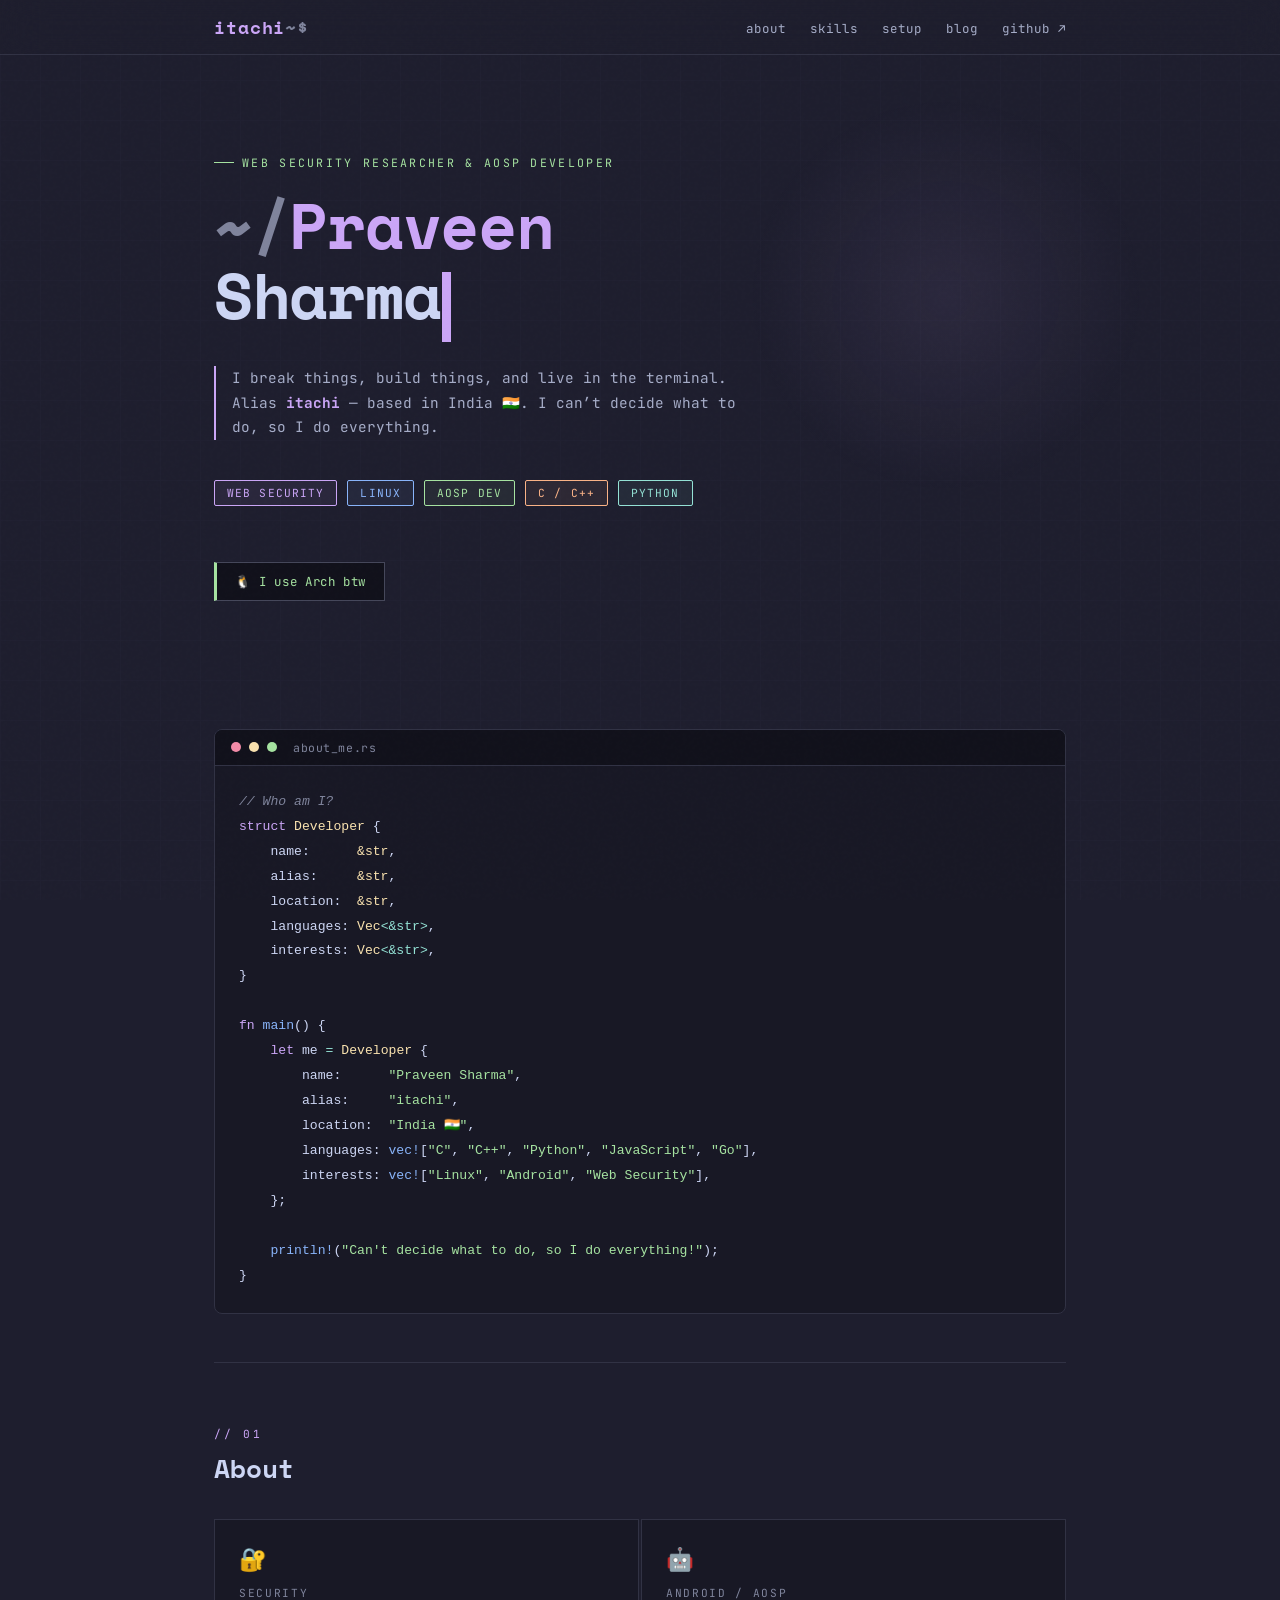
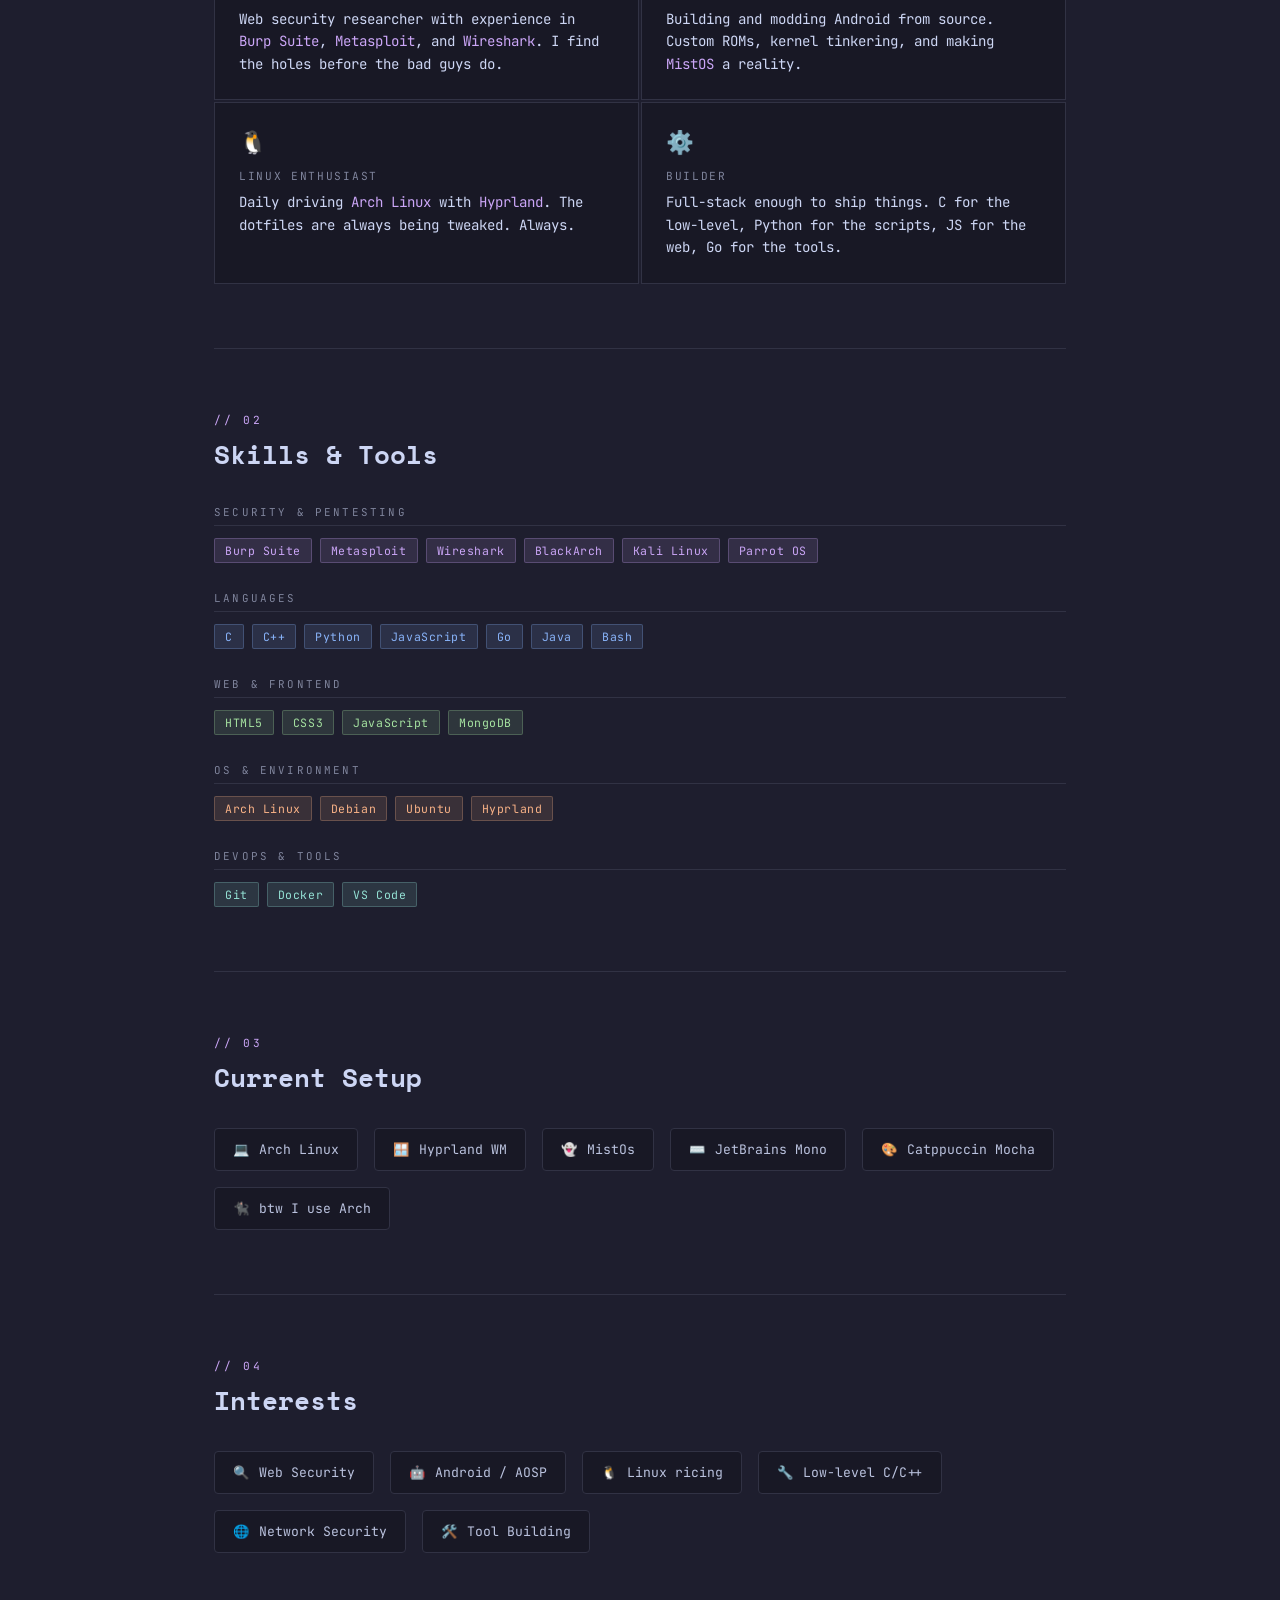
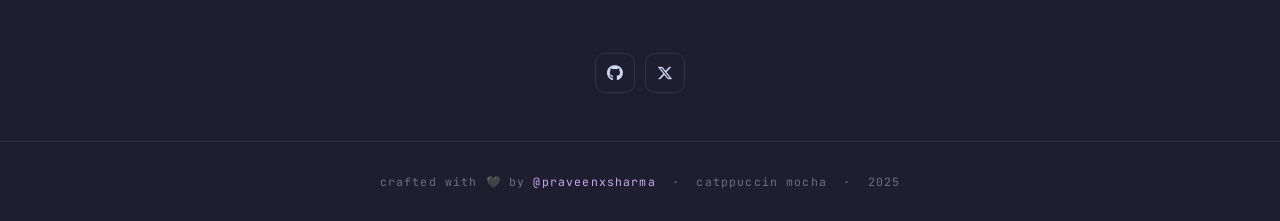
==== commit ba5d9970: "Change 'ITACHI' to 'itachi' in index.html" ====
--- a/index.html
+++ b/index.html
@@ -3,7 +3,7 @@
 <head>
   <meta charset="UTF-8" />
   <meta name="viewport" content="width=device-width, initial-scale=1.0" />
-  <title>ITACHI &mdash; Praveen Sharma</title>
+  <title>itachi &mdash; Praveen Sharma</title>
   <meta name="description" content="Web security researcher, Linux enthusiast, AOSP developer. I use Arch btw." />
   <meta name="theme-color" content="#1e1e2e" />
   <link rel="stylesheet" href="assets/css/style.css" />
@@ -207,7 +207,7 @@
 <!-- NAV -->
 <nav>
   <div class="wrapper">
-    <a class="nav-logo" href="">ITACHI<span>~$</span></a>
+    <a class="nav-logo" href="">itachi<span>~$</span></a>
     <ul class="nav-links">
       <li><a href="#about">about</a></li>
       <li><a href="#skills">skills</a></li>
@@ -233,7 +233,7 @@
 
     <p class="hero-sub">
       I break things, build things, and live in the terminal.
-      Alias <strong style="color:var(--mauve)">ITACHI</strong> &mdash; based in India &#x1F1EE;&#x1F1F3;.
+      Alias <strong style="color:var(--mauve)">itachi</strong> &mdash; based in India &#x1F1EE;&#x1F1F3;.
       I can&rsquo;t decide what to do, so I do everything.
     </p>
 
@@ -268,7 +268,7 @@
 <span class="kw">fn</span> <span class="fn">main</span>() {
     <span class="kw">let</span> <span class="vr">me</span> <span class="op">=</span> <span class="ty">Developer</span> {
         name:      <span class="st">"Praveen Sharma"</span>,
-        alias:     <span class="st">"ITACHI"</span>,
+        alias:     <span class="st">"itachi"</span>,
         location:  <span class="st">"India &#x1F1EE;&#x1F1F3;"</span>,
         languages: <span class="fn">vec!</span>[<span class="st">"C"</span>, <span class="st">"C++"</span>, <span class="st">"Python"</span>, <span class="st">"JavaScript"</span>, <span class="st">"Go"</span>],
         interests: <span class="fn">vec!</span>[<span class="st">"Linux"</span>, <span class="st">"Android"</span>, <span class="st">"Web Security"</span>],
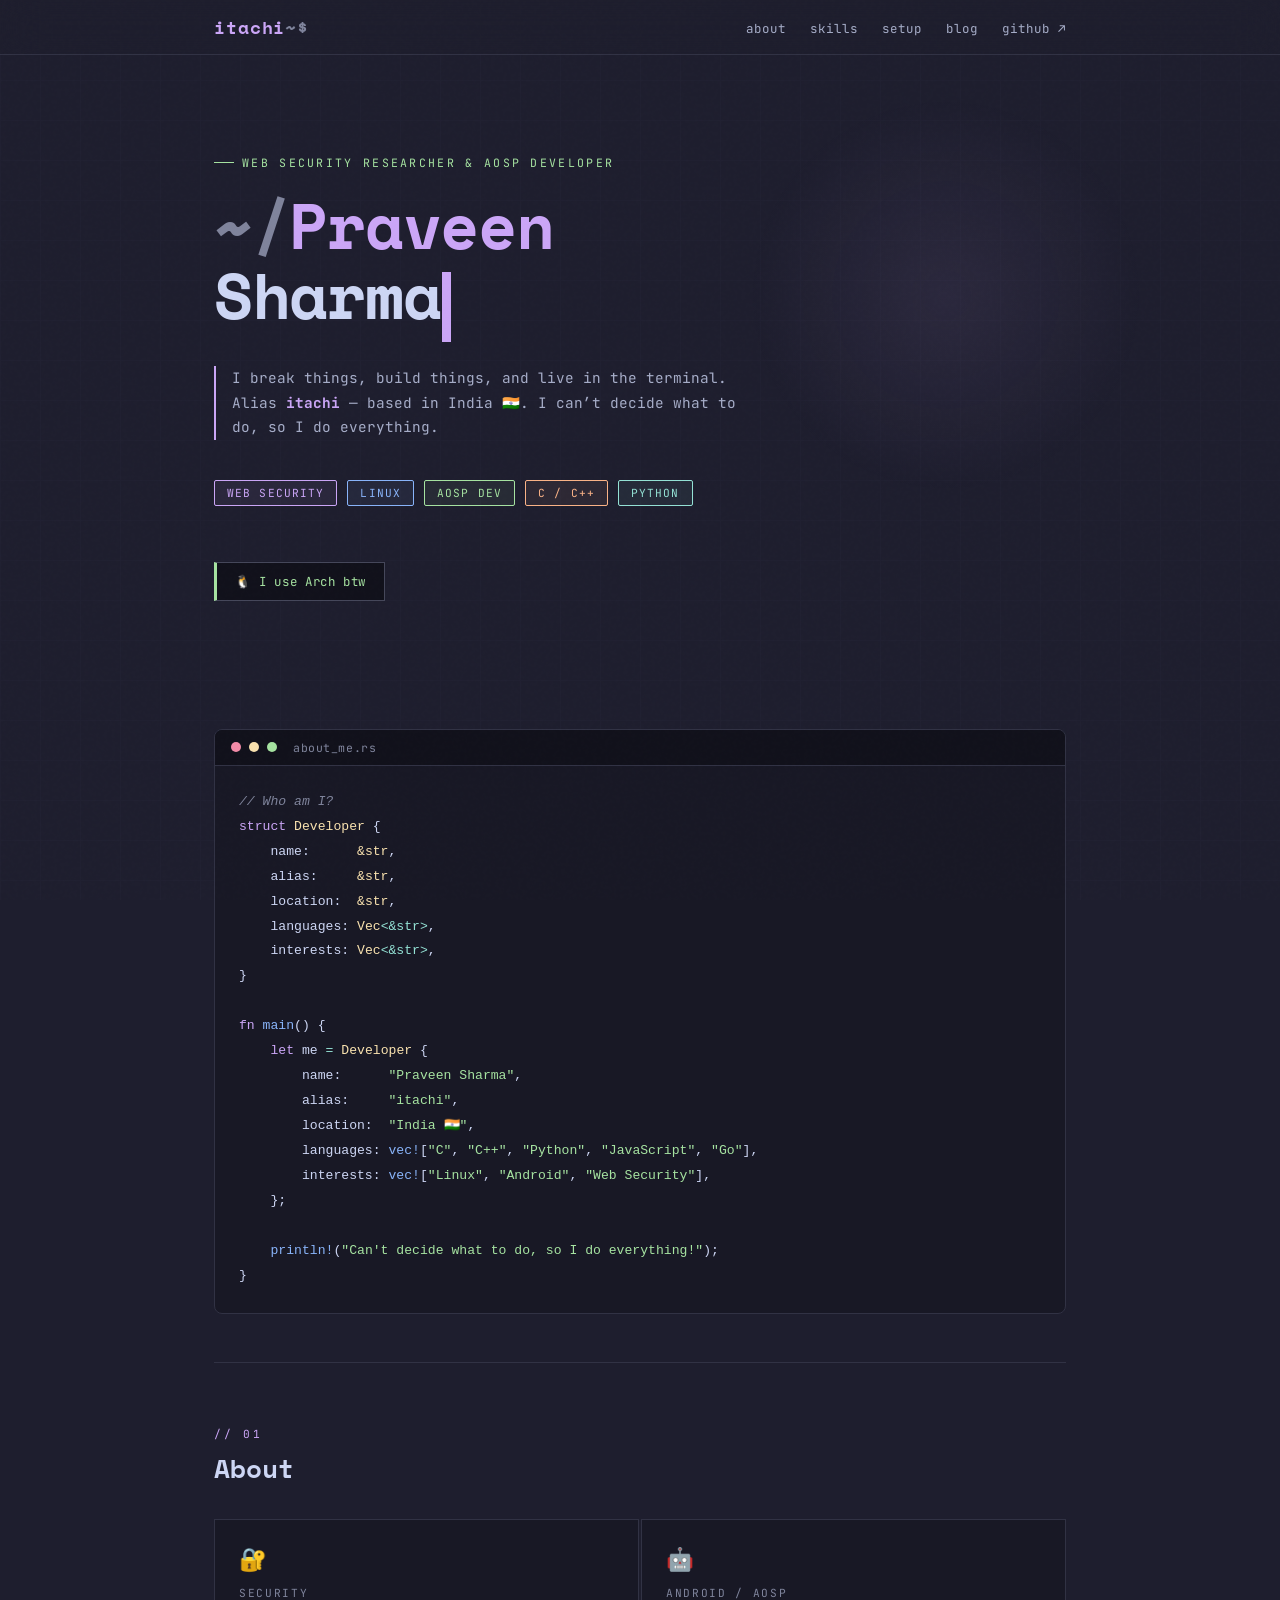
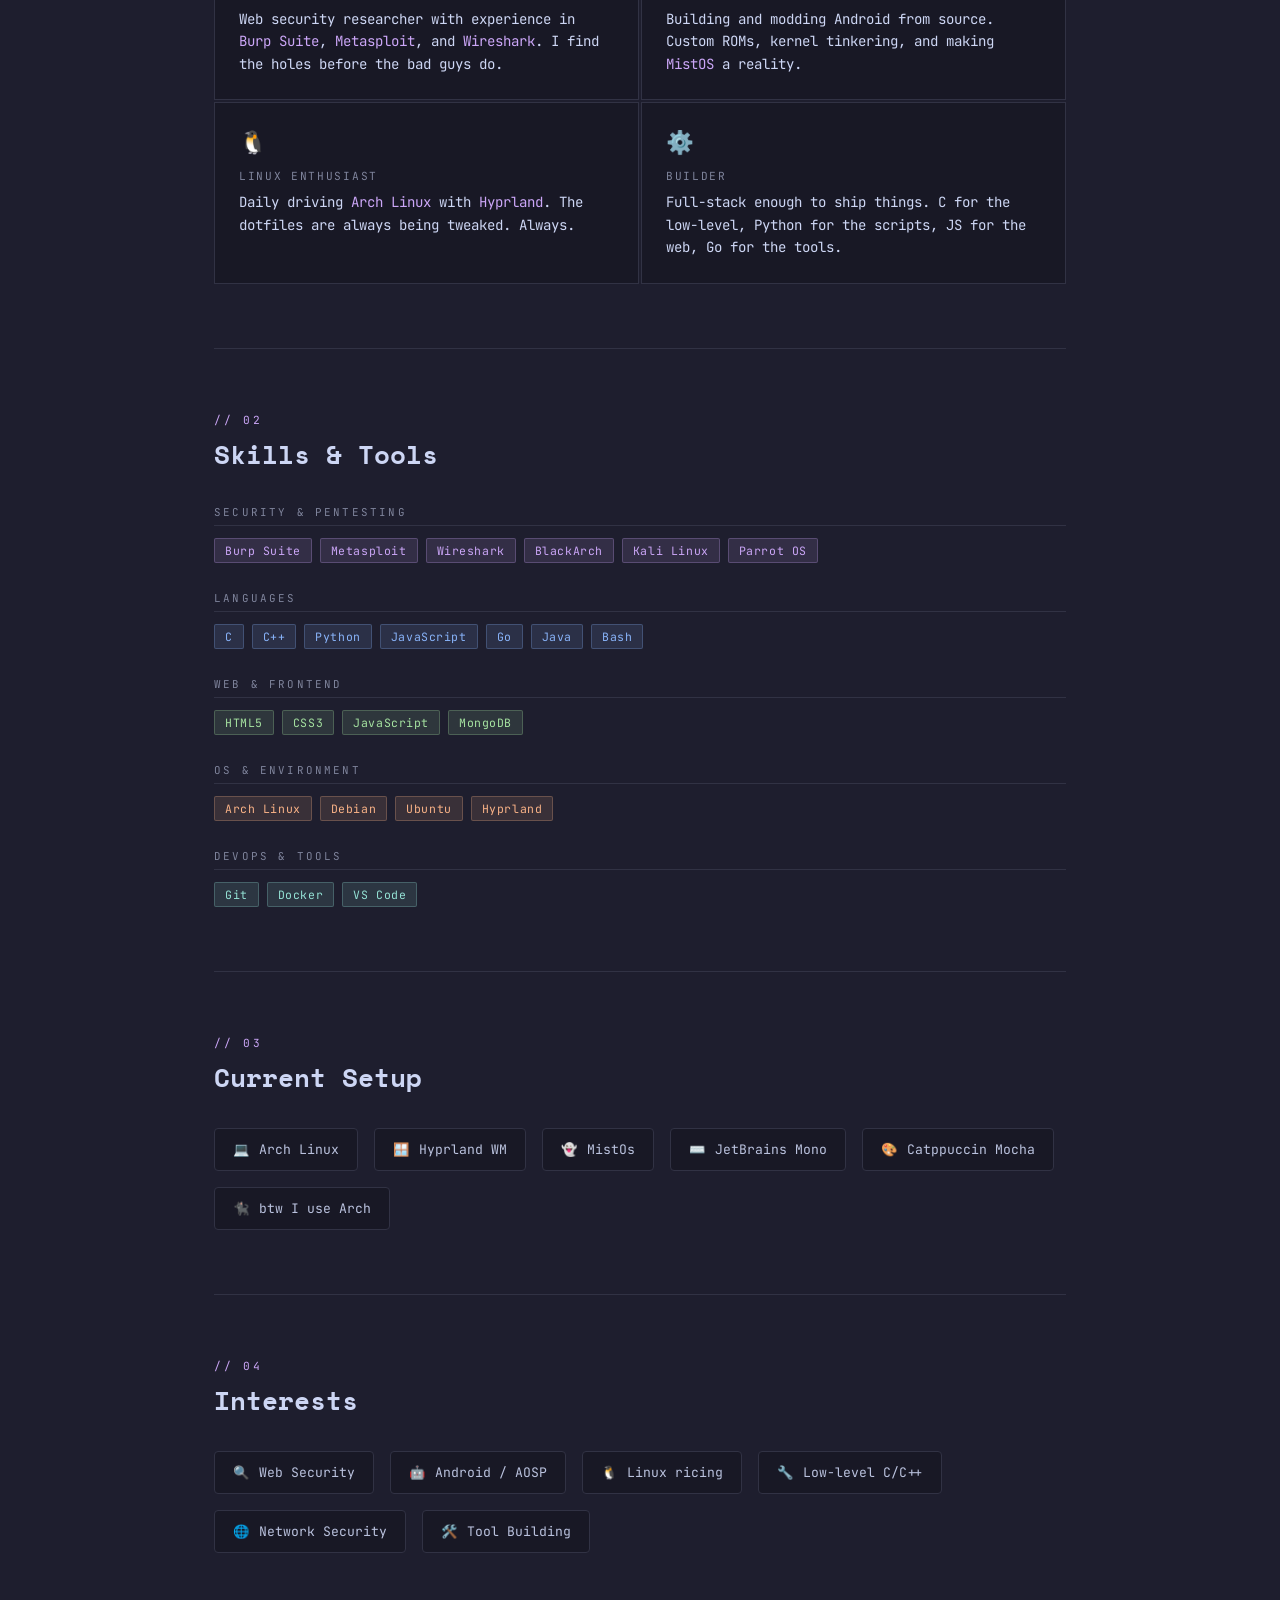
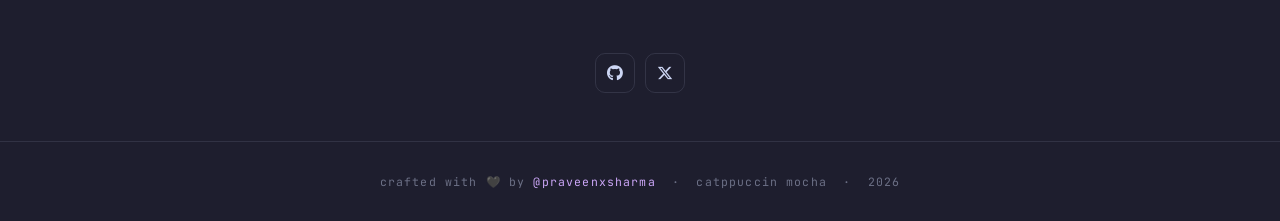
==== commit af251b16: "Update footer year from 2025 to 2026" ====
--- a/index.html
+++ b/index.html
@@ -408,7 +408,7 @@
 <!-- FOOTER -->
 <footer>
   <div class="wrapper">
-    <p>crafted with &#x1F5A4; by <a href="https://github.com/praveenxsharma" target="_blank" rel="noopener">@praveenxsharma</a> &nbsp;&middot;&nbsp; catppuccin mocha &nbsp;&middot;&nbsp; 2025</p>
+    <p>crafted with &#x1F5A4; by <a href="https://github.com/praveenxsharma" target="_blank" rel="noopener">@praveenxsharma</a> &nbsp;&middot;&nbsp; catppuccin mocha &nbsp;&middot;&nbsp; 2026</p>
   </div>
 </footer>
 
